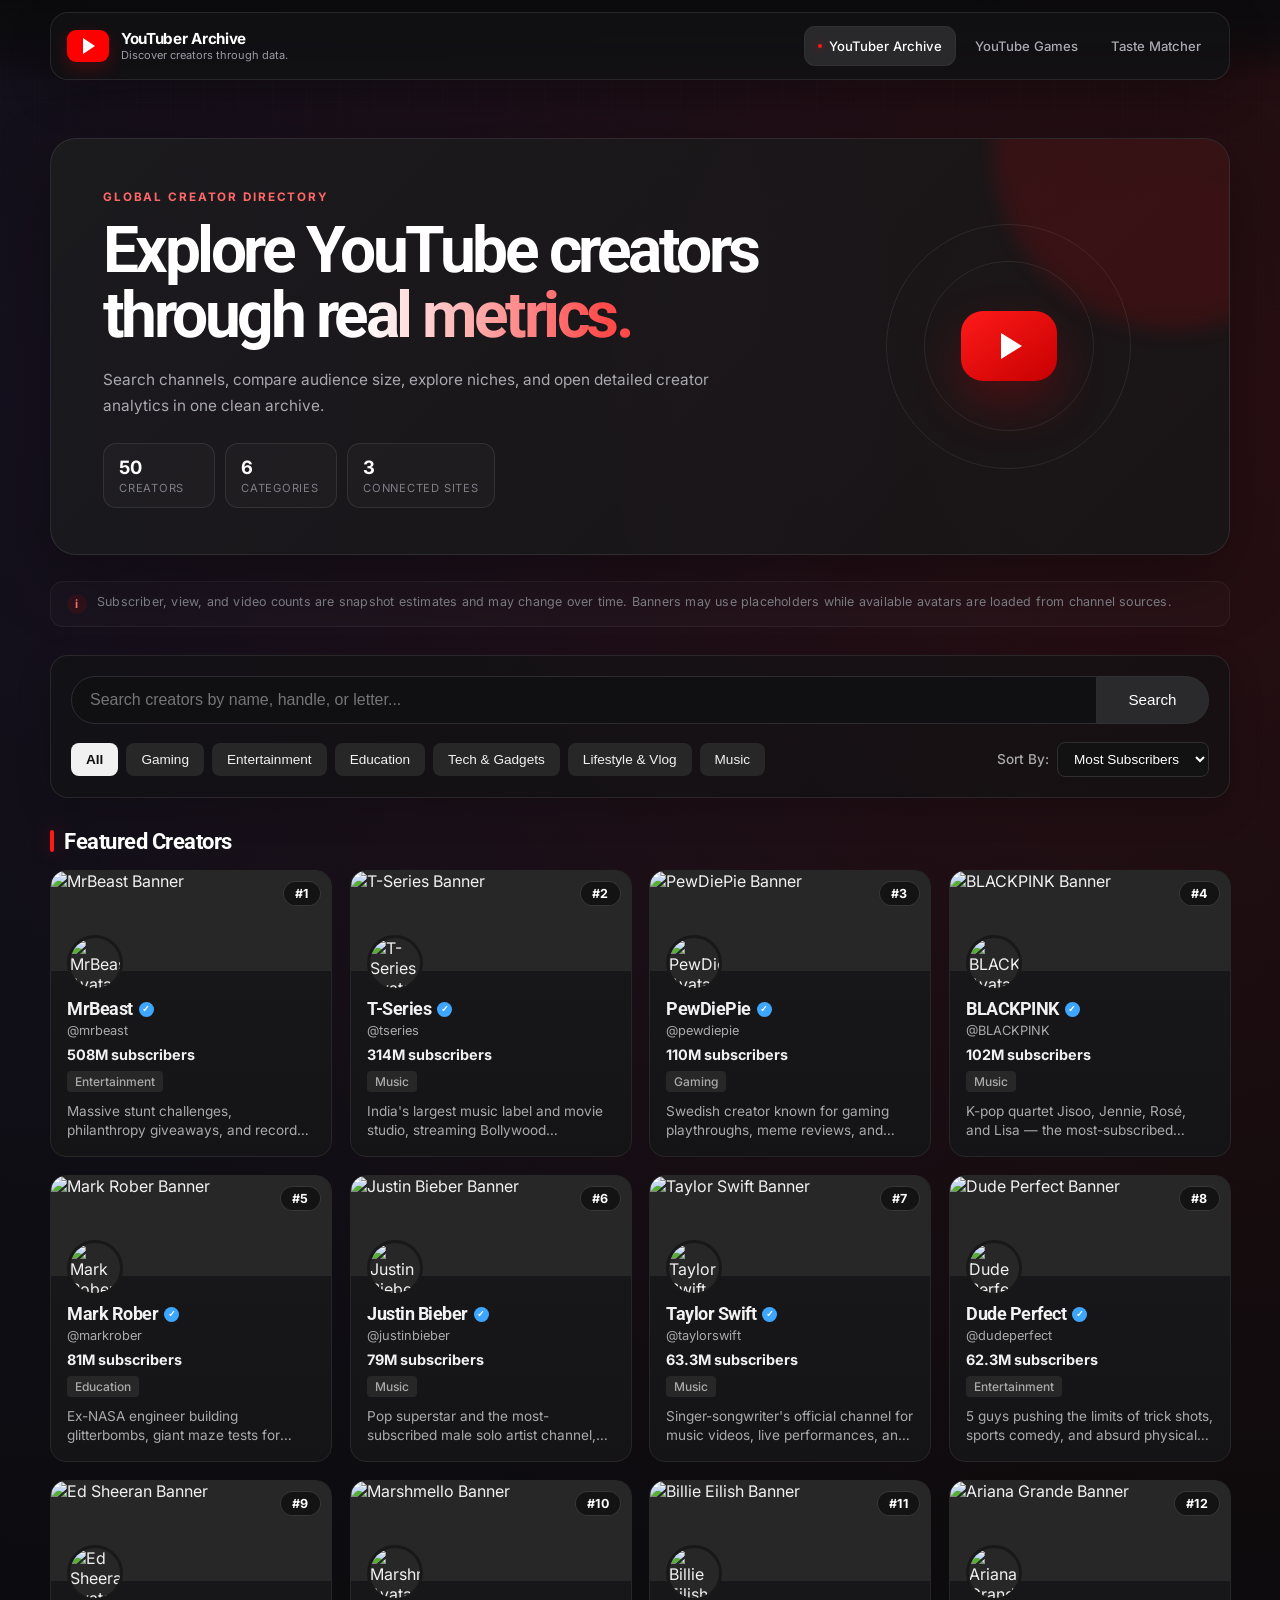
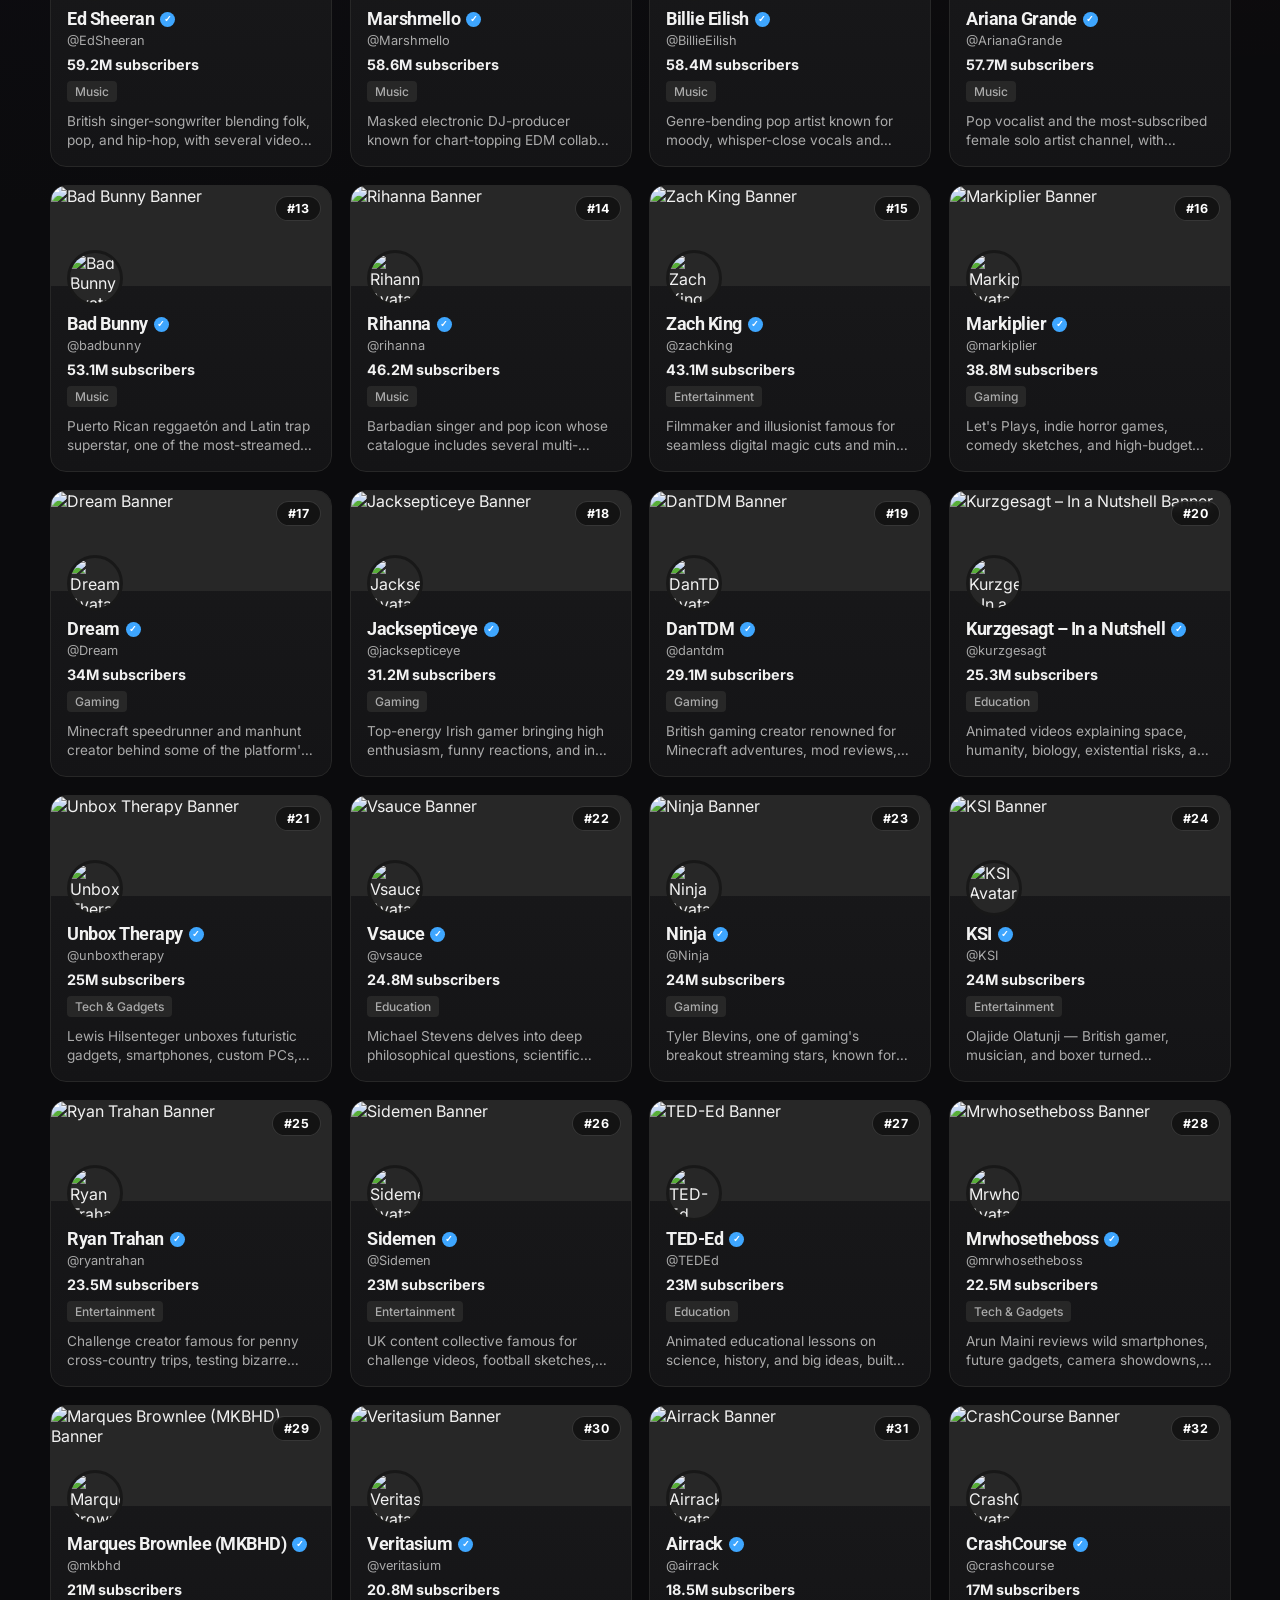
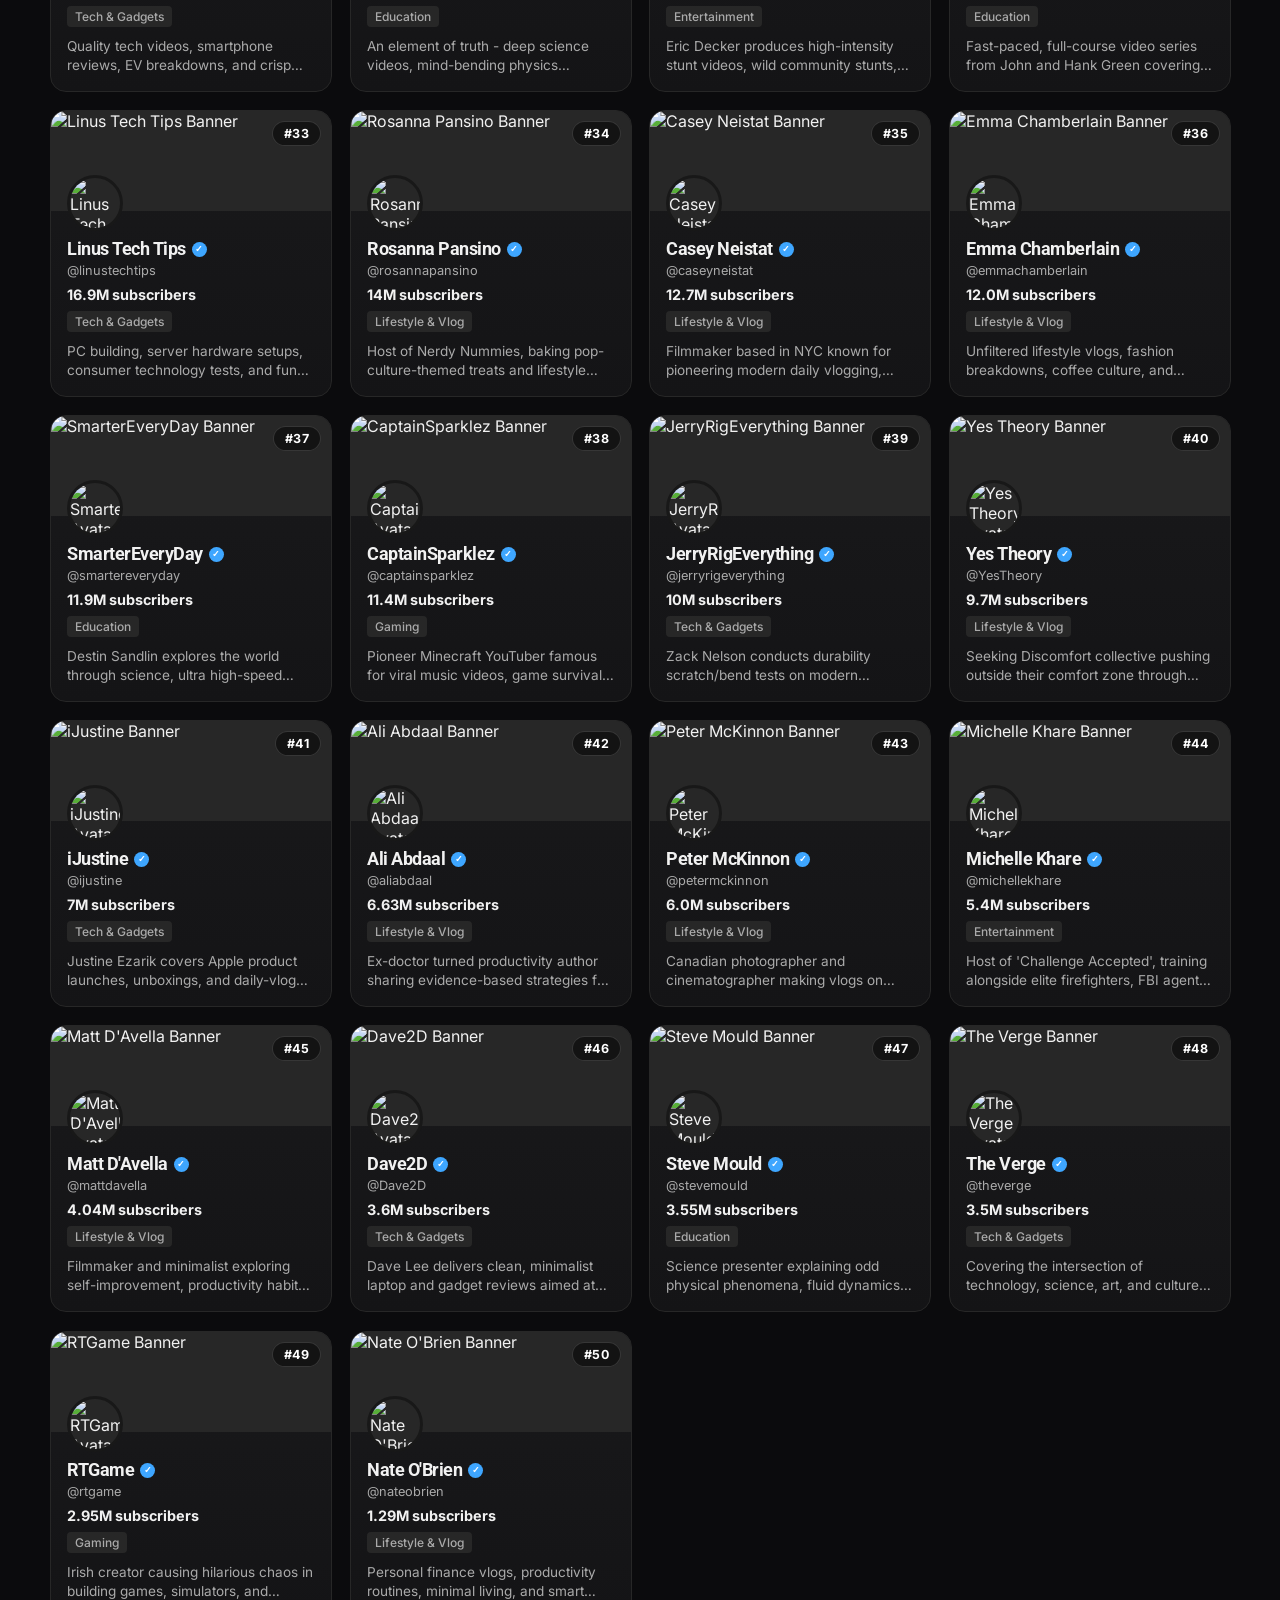
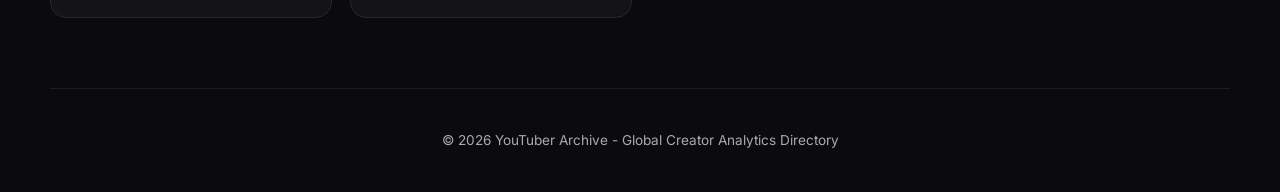
==== website1/index.html @ b106fe2d "Initial commit" ====
<!DOCTYPE html>
<html lang="en">
<head>
    <meta charset="UTF-8">
    <meta name="viewport" content="width=device-width, initial-scale=1.0">
    <title>YouTube Creator Archive</title>
    <link rel="stylesheet" href="style.css">
    <link rel="preconnect" href="https://fonts.googleapis.com">
    <link rel="preconnect" href="https://fonts.gstatic.com" crossorigin>
    <link href="https://fonts.googleapis.com/css2?family=Inter:wght@400;500;600;700&family=Roboto:wght@400;500;700&display=swap" rel="stylesheet">
</head>
<body>

    <header class="site-header">
        <div class="topbar">
            <a class="brand-link" href="https://my-fastapi-service-sigma.vercel.app/" aria-label="YouTuber Archive home">
                <span class="brand-icon" aria-hidden="true"></span>
                <span class="brand-copy">
                    <strong>YouTuber Archive</strong>
                    <small>Discover creators through data.</small>
                </span>
            </a>

            <button class="nav-toggle" id="navToggle" type="button" aria-label="Open website navigation" aria-expanded="false">
                <span></span><span></span><span></span>
            </button>

            <nav class="site-switcher" id="siteSwitcher" aria-label="Project websites">
                <a class="site-link active" href="https://my-fastapi-service-sigma.vercel.app/">
                    <span class="nav-dot"></span>YouTuber Archive
                </a>
                <a class="site-link" href="https://my-fastapi-service-web2.vercel.app/">YouTube Games</a>
                <a class="site-link" href="https://my-fastapi-service-web3.vercel.app/">Taste Matcher</a>
            </nav>
        </div>
    </header>

    <section class="archive-hero">
        <div class="hero-copy">
            <span class="eyebrow">GLOBAL CREATOR DIRECTORY</span>
            <h1>Explore YouTube creators through <span>real metrics.</span></h1>
            <p>Search channels, compare audience size, explore niches, and open detailed creator analytics in one clean archive.</p>
            <div class="hero-stats" aria-label="Archive statistics">
                <div class="hero-stat"><strong id="totalCreators">0</strong><span>Creators</span></div>
                <div class="hero-stat"><strong id="totalNiches">0</strong><span>Categories</span></div>
                <div class="hero-stat"><strong>3</strong><span>Connected Sites</span></div>
            </div>
        </div>
        <div class="hero-visual" aria-hidden="true">
            <div class="pulse-orbit orbit-one"></div>
            <div class="pulse-orbit orbit-two"></div>
            <div class="hero-play"><span></span></div>
        </div>
    </section>

    <div class="data-note">
        <span class="note-icon">i</span>
        <span>Subscriber, view, and video counts are snapshot estimates and may change over time. Banners may use placeholders while available avatars are loaded from channel sources.</span>
    </div>

    <main>
        <section class="search-section">
            <div class="search-bar">
                <input type="text" id="searchInput" placeholder="Search creators by name, handle, or letter..." onkeyup="handleRealtimeSearch()">
                <button class="primary-btn" onclick="handleRealtimeSearch()">Search</button>
            </div>

            <div class="controls-row">
                <div class="category-chips" id="categoryContainer"></div>

                <div class="sort-container">
                    <label for="sortSelect">Sort By:</label>
                    <select id="sortSelect" onchange="sortAndDisplayYoutubers()">
                        <option value="subs">Most Subscribers</option>
                        <option value="views">Total Views</option>
                        <option value="videos">Video Count</option>
                        <option value="year">Joined Year</option>
                        <option value="earnings">Est. Earnings</option>
                    </select>
                </div>
            </div>
        </section>

        <div id="searchBanner" class="search-banner" style="display: none;"></div>

        <h2>Featured Creators</h2>
        <div class="youtuber-list" id="youtuberList"></div>
    </main>

    <div class="modal-overlay" id="creatorModal" onclick="closeModal(event)">
        <div class="modal-content" onclick="event.stopPropagation()">
            <button class="modal-close-btn" onclick="closeModal()">&times;</button>
            
            <img id="modalBanner" class="modal-banner" src="" alt="Banner">
            
            <div class="modal-header-info">
                <button class="subscribe-btn">Subscribe</button>
                <div class="modal-identity">
                    <div class="modal-avatar-wrapper">
                        <img id="modalAvatar" class="modal-avatar" src="" alt="Avatar">
                    </div>
                    <div class="modal-name-block">
                        <h2 id="modalName" style="margin: 0; color: white;">Creator Name <span class="verified-badge" title="Verified">✔</span></h2>
                        <div id="modalHandle" style="color: #aaa; font-size: 0.9rem;">@handle</div>
                        <div id="modalRankBadge" class="rank-pill">Rank #0</div>
                    </div>
                </div>
            </div>

            <div class="modal-body">
                <h4 class="section-label">Channel Analytics <span class="section-sub">10 channel metrics</span></h4>
                <div class="stats-grid" id="modalStatsGrid">
                    <!-- 14 stat tiles injected by app.js -->
                </div>

                <h4 class="section-label">About Channel</h4>
                <p id="modalBio" style="color: #ccc; font-size: 0.9rem; line-height: 1.5; margin-bottom: 20px;"></p>

                <h4 class="section-label">Most Popular Upload</h4>
                <div class="popular-upload">
                    <img id="modalUploadThumb" src="" alt="Video Thumbnail">
                    <div>
                        <strong id="modalUploadTitle" style="color: white; font-size: 0.9rem; display: block; margin-bottom: 4px;">Video Title</strong>
                        <span id="modalUploadViews" style="color: #aaa; font-size: 0.8rem;">0 views</span>
                    </div>
                </div>
            </div>
        </div>
    </div>

    <footer>
        <p>&copy; 2026 YouTuber Archive - Global Creator Analytics Directory</p>
    </footer>

    <script src="app.js"></script>
</body>
</html>
---- website1/style.css ----
* {
    box-sizing: border-box;
    transition: background-color 0.2s ease, border-color 0.2s ease, transform 0.25s cubic-bezier(0.16, 1, 0.3, 1), box-shadow 0.25s ease;
}

body {
    font-family: 'Inter', system-ui, -apple-system, sans-serif;
    margin: 0;
    background: #0f0f0f;
    color: #f1f1f1;
}

h1, h2, h3, h4 {
    font-family: 'Roboto', sans-serif;
    letter-spacing: -0.5px;
}

header {
    background: #0f0f0f;
    color: white;
    text-align: center;
    padding: 30px 20px 15px;
    border-bottom: 1px solid #272727;
    position: sticky;
    top: 0;
    z-index: 100;
}

.brand-badge {
    display: inline-flex;
    align-items: center;
    gap: 12px;
}

.brand-icon {
    width: 38px;
    height: 26px;
    background: #ff0000;
    border-radius: 6px;
    position: relative;
    display: inline-block;
}

.brand-icon::after {
    content: '';
    position: absolute;
    top: 6px;
    left: 14px;
    width: 0;
    height: 0;
    border-top: 7px solid transparent;
    border-bottom: 7px solid transparent;
    border-left: 12px solid #ffffff;
}

header h1 {
    margin: 0;
    font-size: 2rem;
    font-weight: 700;
}

header p {
    color: #aaa;
    font-size: 0.95rem;
    margin-top: 6px;
    font-weight: 400;
}

.data-note {
    max-width: 1280px;
    margin: 14px auto 0;
    padding: 10px 24px;
    text-align: center;
    color: #8a8a8a;
    font-size: 0.78rem;
    letter-spacing: 0.2px;
}

main {
    max-width: 1280px;
    margin: 20px auto;
    padding: 0 24px;
}

main h2 {
    font-size: 1.4rem;
    color: #ffffff;
    margin-bottom: 16px;
}

/* SEARCH & FILTERS */
.search-section {
    margin-bottom: 30px;
}

.search-bar {
    display: flex;
    max-width: 640px;
    margin: 0 auto 20px auto;
}

.search-bar input {
    flex: 1;
    padding: 12px 18px;
    font-size: 1rem;
    border: 1px solid #303030;
    border-radius: 40px 0 0 40px;
    background: #121212;
    color: white;
    outline: none;
}

.search-bar input:focus {
    border-color: #ff0000;
    box-shadow: 0 0 8px rgba(255, 0, 0, 0.3);
}

.primary-btn {
    padding: 10px 24px;
    border: 1px solid #303030;
    border-left: none;
    border-radius: 0 40px 40px 0;
    background: #222222;
    color: white;
    font-weight: 500;
    cursor: pointer;
    font-size: 0.95rem;
}

.primary-btn:hover {
    background: #ff0000;
    border-color: #ff0000;
}

.controls-row {
    display: flex;
    justify-content: space-between;
    align-items: center;
    flex-wrap: wrap;
    gap: 15px;
    border-bottom: 1px solid #272727;
    padding-bottom: 15px;
}

.category-chips {
    display: flex;
    gap: 8px;
    flex-wrap: wrap;
}

.chip-btn {
    padding: 8px 14px;
    border: 1px solid transparent;
    border-radius: 8px;
    background: #272727;
    color: #f1f1f1;
    cursor: pointer;
    font-size: 0.85rem;
    font-weight: 500;
}

.chip-btn:hover {
    background: #3f3f3f;
    transform: translateY(-1px);
}

.chip-btn.active {
    background: #f1f1f1;
    color: #0f0f0f;
    font-weight: 700;
}

.sort-container {
    display: flex;
    align-items: center;
    gap: 8px;
    font-size: 0.85rem;
    color: #aaa;
    font-weight: 500;
}

.sort-container select {
    padding: 8px 12px;
    border: 1px solid #303030;
    border-radius: 8px;
    background: #121212;
    color: white;
    outline: none;
    cursor: pointer;
    font-size: 0.85rem;
}

.sort-container select:focus {
    border-color: #ff0000;
}

/* YOUTUBER CARDS GRID & ANIMATIONS */
.youtuber-list {
    display: grid;
    grid-template-columns: repeat(auto-fill, minmax(280px, 1fr));
    gap: 20px;
}

.youtuber-card {
    background: #181818;
    border: 1px solid #272727;
    border-radius: 12px;
    overflow: hidden;
    display: flex;
    flex-direction: column;
    cursor: pointer;
    outline: none;
    opacity: 0;
    transform: translateY(20px) scale(0.98);
    perspective: 600px;
    will-change: transform;
}

.youtuber-card.revealed {
    animation: cardFadeIn 0.55s cubic-bezier(0.16, 1, 0.3, 1) forwards;
}

@keyframes cardFadeIn {
    from {
        opacity: 0;
        transform: translateY(20px) scale(0.98);
    }
    to {
        opacity: 1;
        transform: translateY(0) scale(1);
    }
}

.youtuber-card:hover {
    transform: translateY(-8px) scale(1.015);
    border-color: #555;
    box-shadow: 0 12px 30px rgba(0, 0, 0, 0.55), 0 0 16px rgba(255, 0, 0, 0.18);
}

.youtuber-card:active {
    transform: translateY(-4px) scale(0.995);
}

.youtuber-card:focus {
    outline: 2px solid #ff0000 !important;
}

.youtuber-card:hover .channel-banner {
    transform: scale(1.08);
}

.youtuber-card:hover .creator-avatar {
    transform: scale(1.06);
    border-color: #ff0000;
}

/* CHANNEL BANNER & AVATAR */
.banner-container {
    position: relative;
    width: 100%;
    height: 100px;
    background: #272727;
}

.channel-banner {
    width: 100%;
    height: 100%;
    object-fit: cover;
    transition: transform 0.5s cubic-bezier(0.16, 1, 0.3, 1);
}

.avatar-wrapper {
    position: absolute;
    bottom: -20px;
    left: 16px;
}

.creator-avatar {
    width: 56px;
    height: 56px;
    border-radius: 50%;
    border: 3px solid #181818;
    background: #272727;
    object-fit: cover;
    aspect-ratio: 1 / 1;
    display: block;
    transition: transform 0.3s ease, border-color 0.3s ease;
}

.rank-badge {
    position: absolute;
    top: 10px;
    right: 10px;
    background: rgba(15, 15, 15, 0.78);
    backdrop-filter: blur(4px);
    border: 1px solid rgba(255, 255, 255, 0.15);
    border-radius: 20px;
    padding: 4px 11px;
    font-size: 0.78rem;
    font-weight: 700;
    color: #fff;
    letter-spacing: 0.3px;
    animation: badgePop 0.4s cubic-bezier(0.34, 1.56, 0.64, 1) both;
}

@keyframes badgePop {
    from { transform: scale(0.5); opacity: 0; }
    to { transform: scale(1); opacity: 1; }
}

.verified-badge {
    display: inline-flex;
    align-items: center;
    justify-content: center;
    width: 15px;
    height: 15px;
    font-size: 9px;
    color: #fff;
    background: #3ea6ff;
    border-radius: 50%;
    animation: verifyGlow 2.6s ease-in-out infinite;
}

@keyframes verifyGlow {
    0%, 100% { box-shadow: 0 0 0 rgba(62, 166, 255, 0.5); }
    50% { box-shadow: 0 0 6px rgba(62, 166, 255, 0.85); }
}

.mini-stats-row {
    display: flex;
    gap: 10px;
    align-items: center;
    margin-bottom: 8px;
    flex-wrap: wrap;
}

.mini-stat {
    font-size: 0.75rem;
    color: #999;
    background: #121212;
    border: 1px solid #272727;
    padding: 2px 8px;
    border-radius: 20px;
}

.mini-stat.trend-up { color: #4ade80; border-color: rgba(74, 222, 128, 0.3); }
.mini-stat.trend-down { color: #f87171; border-color: rgba(248, 113, 113, 0.3); }

/* CARD DETAILS */
.card-body {
    padding: 28px 16px 16px 16px;
    display: flex;
    flex-direction: column;
    flex: 1;
}

.youtuber-card h3 {
    margin: 0 0 4px 0;
    font-size: 1.1rem;
    color: #f1f1f1;
    display: flex;
    align-items: center;
    gap: 6px;
}

.handle {
    color: #aaa;
    font-size: 0.8rem;
    margin-bottom: 8px;
}

.sub-count {
    color: #f1f1f1;
    font-weight: 700;
    font-size: 0.9rem;
    margin-bottom: 8px;
}

.niche-badge {
    display: inline-block;
    align-self: flex-start;
    padding: 3px 8px;
    border-radius: 4px;
    background: #272727;
    color: #aaa;
    font-size: 0.75rem;
    font-weight: 500;
    margin-bottom: 10px;
}

.bio {
    color: #aaa;
    font-size: 0.85rem;
    line-height: 1.4;
    margin: 0;
    display: -webkit-box;
    -webkit-line-clamp: 2;
    -webkit-box-orient: vertical;
    overflow: hidden;
}

/* CREATOR MODAL ANIMATIONS & LAYOUT */
.modal-overlay {
    position: fixed;
    top: 0;
    left: 0;
    width: 100%;
    height: 100%;
    background: rgba(0, 0, 0, 0.75);
    backdrop-filter: blur(8px);
    display: flex;
    justify-content: center;
    align-items: center;
    z-index: 1000;
    opacity: 0;
    pointer-events: none;
    transition: opacity 0.3s ease;
}

.modal-overlay.show {
    opacity: 1;
    pointer-events: auto;
}

.modal-content {
    background: #0f0f0f;
    border: 1px solid #272727;
    border-radius: 16px;
    padding: 0;
    max-width: 650px;
    width: 90%;
    max-height: 90vh;
    overflow-y: auto;
    position: relative;
    transform: scale(0.95);
    transition: transform 0.3s cubic-bezier(0.16, 1, 0.3, 1);
    box-shadow: 0 16px 40px rgba(0, 0, 0, 0.8);
}

.modal-overlay.show .modal-content {
    transform: scale(1);
}

.modal-close-btn {
    position: absolute;
    top: 12px;
    right: 16px;
    background: rgba(0,0,0,0.6);
    border: 1px solid rgba(255,255,255,0.1);
    color: #fff;
    font-size: 1.6rem;
    cursor: pointer;
    border-radius: 50%;
    width: 36px;
    height: 36px;
    display: flex;
    align-items: center;
    justify-content: center;
    z-index: 10;
}

.modal-close-btn:hover {
    background: #ff0000;
}

.modal-banner {
    width: 100%;
    height: 140px;
    object-fit: cover;
    background: #272727;
}

.modal-header-info {
    padding: 0 24px 20px 24px;
    position: relative;
    border-bottom: 1px solid #272727;
}

.modal-identity {
    display: flex;
    align-items: flex-end;
    gap: 16px;
    padding-right: 100px; /* keep clear of the absolutely-positioned Subscribe button */
}

.modal-avatar-wrapper {
    position: relative;
    top: -30px;
    margin-bottom: -20px;
    flex-shrink: 0;
}

.modal-name-block {
    padding-top: 12px;
    min-width: 0;
}

.modal-avatar {
    width: 80px;
    height: 80px;
    border-radius: 50%;
    border: 4px solid #0f0f0f;
    background: #272727;
    object-fit: cover;
    aspect-ratio: 1 / 1;
    display: block;
    animation: badgePop 0.5s cubic-bezier(0.34, 1.56, 0.64, 1) both;
}

.subscribe-btn {
    background: #ff0000;
    color: white;
    border: none;
    padding: 10px 22px;
    border-radius: 20px;
    font-weight: 700;
    cursor: pointer;
    font-size: 0.9rem;
    position: absolute;
    top: 16px;
    right: 24px;
}

.subscribe-btn:hover {
    background: #cc0000;
    transform: scale(1.03);
}

.modal-body {
    padding: 20px 24px;
}

.section-label {
    color: #ff0000;
    margin: 0 0 8px 0;
    text-transform: uppercase;
    font-size: 0.85rem;
    letter-spacing: 0.5px;
}

.stats-grid {
    display: grid;
    grid-template-columns: repeat(auto-fill, minmax(150px, 1fr));
    gap: 10px;
    background: #181818;
    padding: 16px;
    border-radius: 12px;
    margin-bottom: 20px;
    text-align: center;
    border: 1px solid #272727;
}

.stat-item {
    background: #121212;
    border: 1px solid #232323;
    border-radius: 10px;
    padding: 10px 6px;
    opacity: 0;
}

.stat-item.stat-anim {
    animation: statPop 0.4s cubic-bezier(0.34, 1.56, 0.64, 1) forwards;
}

@keyframes statPop {
    from { opacity: 0; transform: translateY(8px) scale(0.9); }
    to { opacity: 1; transform: translateY(0) scale(1); }
}

.stat-item span {
    display: block;
    color: #aaa;
    font-size: 0.66rem;
    text-transform: uppercase;
    letter-spacing: 0.3px;
    margin-bottom: 5px;
    white-space: normal;
    line-height: 1.25;
}

.stat-item strong {
    font-size: 1rem;
    color: #fff;
    display: block;
}

.stat-item.trend-up strong { color: #4ade80; }
.stat-item.trend-down strong { color: #f87171; }

.section-sub {
    color: #666;
    text-transform: none;
    font-size: 0.75rem;
    font-weight: 400;
    letter-spacing: 0;
    margin-left: 6px;
}

.rank-pill {
    display: inline-block;
    background: #272727;
    border: 1px solid #3a3a3a;
    color: #fff;
    font-size: 0.8rem;
    font-weight: 600;
    padding: 5px 12px;
    border-radius: 20px;
    margin-top: 10px;
    animation: badgePop 0.45s cubic-bezier(0.34, 1.56, 0.64, 1) both;
    animation-delay: 0.15s;
}

.popular-upload {
    background: #181818;
    border: 1px solid #272727;
    border-radius: 8px;
    padding: 12px;
    display: flex;
    gap: 12px;
    align-items: center;
}

.popular-upload:hover {
    border-color: #ff0000;
    transform: translateX(2px);
}

.popular-upload img {
    width: 130px;
    aspect-ratio: 16 / 9;
    object-fit: cover;
    border-radius: 6px;
    transition: transform 0.3s ease;
}

.popular-upload:hover img {
    transform: scale(1.04);
}

.search-banner {
    background: #272727;
    border-left: 4px solid #ff0000;
    padding: 12px 16px;
    margin-bottom: 20px;
    border-radius: 4px;
    font-size: 0.9rem;
    color: #aaa;
}

.search-banner strong { color: #ffffff; }
.search-banner span { color: #ff0000; font-weight: 600; }

.search-banner.pulse-once {
    animation: bannerPulse 0.5s ease;
}

@keyframes bannerPulse {
    0% { transform: scale(0.98); opacity: 0.6; }
    60% { transform: scale(1.01); }
    100% { transform: scale(1); opacity: 1; }
}

.empty-state {
    grid-column: 1 / -1;
    text-align: center;
    padding: 70px 0;
    color: #aaa;
    animation: cardFadeIn 0.4s ease-out forwards;
}

.empty-icon {
    font-size: 2.6rem;
    margin-bottom: 12px;
    animation: floatIcon 2.4s ease-in-out infinite;
}

@keyframes floatIcon {
    0%, 100% { transform: translateY(0); }
    50% { transform: translateY(-8px); }
}

/* SEARCH INPUT micro-interaction */
.search-bar input {
    transition: box-shadow 0.25s ease, border-color 0.25s ease, transform 0.2s ease;
}

.primary-btn:active {
    transform: scale(0.95);
}

.chip-btn {
    transition: background-color 0.2s ease, color 0.2s ease, transform 0.2s ease;
}

.chip-btn:active {
    transform: scale(0.94);
}

footer {
    text-align: center;
    padding: 30px;
    color: #aaa;
    font-size: 0.85rem;
    border-top: 1px solid #272727;
    margin-top: 40px;
}
/* ==============================
   2026 UI REFRESH
   ============================== */
:root {
    --page-bg: #0b0b0d;
    --surface: rgba(20, 20, 22, 0.92);
    --surface-2: #171719;
    --surface-3: #222225;
    --border-soft: rgba(255, 255, 255, 0.09);
    --text-main: #f6f6f6;
    --text-muted: #9b9ba4;
    --yt-red: #ff1a1a;
    --header-width: 1180px;
}

html {
    scroll-behavior: smooth;
}

body {
    min-height: 100vh;
    overflow-x: hidden;
    background:
        radial-gradient(circle at 8% 8%, rgba(65, 45, 118, 0.16), transparent 30%),
        radial-gradient(circle at 92% 8%, rgba(255, 31, 31, 0.12), transparent 27%),
        var(--page-bg);
}

body::before {
    content: "";
    position: fixed;
    inset: 0;
    pointer-events: none;
    background-image: linear-gradient(rgba(255,255,255,0.012) 1px, transparent 1px),
                      linear-gradient(90deg, rgba(255,255,255,0.012) 1px, transparent 1px);
    background-size: 34px 34px;
    mask-image: linear-gradient(to bottom, black, transparent 72%);
    z-index: -1;
}

/* Header / website switcher */
.site-header {
    position: sticky;
    top: 0;
    z-index: 120;
    padding: 12px 18px 0;
    background: linear-gradient(to bottom, rgba(11,11,13,0.96), rgba(11,11,13,0.74), transparent);
    border: 0;
    text-align: initial;
    backdrop-filter: blur(14px);
}

.topbar {
    max-width: var(--header-width);
    min-height: 68px;
    margin: 0 auto;
    padding: 10px 14px 10px 16px;
    display: flex;
    align-items: center;
    justify-content: space-between;
    gap: 24px;
    background: rgba(18, 18, 20, 0.88);
    border: 1px solid var(--border-soft);
    border-radius: 18px;
    box-shadow: 0 14px 40px rgba(0,0,0,0.28);
    animation: topbarDrop 0.65s cubic-bezier(.16,1,.3,1) both;
}

@keyframes topbarDrop {
    from { opacity: 0; transform: translateY(-18px) scale(.985); }
    to { opacity: 1; transform: translateY(0) scale(1); }
}

.brand-link {
    display: inline-flex;
    align-items: center;
    gap: 12px;
    color: inherit;
    text-decoration: none;
    min-width: 0;
}

.brand-link:hover .brand-icon {
    transform: translateY(-2px) scale(1.06);
    box-shadow: 0 0 26px rgba(255,0,0,.38);
}

.site-header .brand-icon {
    flex: 0 0 auto;
    width: 42px;
    height: 32px;
    border-radius: 9px;
    box-shadow: 0 6px 18px rgba(255, 0, 0, 0.22);
}

.site-header .brand-icon::after {
    top: 8px;
    left: 16px;
    border-top-width: 8px;
    border-bottom-width: 8px;
    border-left-width: 12px;
}

.brand-copy {
    display: flex;
    flex-direction: column;
    gap: 3px;
    line-height: 1.05;
}

.brand-copy strong {
    font-size: .95rem;
    color: #fff;
    letter-spacing: -.02em;
}

.brand-copy small {
    color: var(--text-muted);
    font-size: .69rem;
    white-space: nowrap;
}

.site-switcher {
    display: flex;
    align-items: center;
    gap: 5px;
}

.site-link {
    position: relative;
    display: inline-flex;
    align-items: center;
    gap: 7px;
    min-height: 40px;
    padding: 0 14px;
    border-radius: 11px;
    color: #aaaab2;
    text-decoration: none;
    font-size: .82rem;
    font-weight: 500;
    white-space: nowrap;
    overflow: hidden;
}

.site-link::after {
    content: "";
    position: absolute;
    inset: 0;
    background: linear-gradient(110deg, transparent 20%, rgba(255,255,255,.07), transparent 80%);
    transform: translateX(-120%);
    transition: transform .55s ease;
}

.site-link:hover {
    color: #fff;
    background: rgba(255,255,255,.055);
    transform: translateY(-1px);
}

.site-link:hover::after {
    transform: translateX(120%);
}

.site-link.active {
    color: #fff;
    background: #29292c;
    box-shadow: inset 0 0 0 1px rgba(255,255,255,.04);
}

.nav-dot {
    width: 4px;
    height: 4px;
    border-radius: 50%;
    background: var(--yt-red);
    box-shadow: 0 0 10px rgba(255,0,0,.8);
    animation: navPulse 1.9s ease-in-out infinite;
}

@keyframes navPulse {
    0%, 100% { transform: scale(1); opacity: .9; }
    50% { transform: scale(1.7); opacity: .45; }
}

.nav-toggle {
    display: none;
    width: 42px;
    height: 42px;
    padding: 0;
    border-radius: 10px;
    border: 1px solid var(--border-soft);
    background: #222225;
    cursor: pointer;
    align-items: center;
    justify-content: center;
    flex-direction: column;
    gap: 4px;
}

.nav-toggle span {
    width: 17px;
    height: 2px;
    background: #fff;
    border-radius: 99px;
    transition: .25s ease;
}

.nav-toggle.open span:nth-child(1) { transform: translateY(6px) rotate(45deg); }
.nav-toggle.open span:nth-child(2) { opacity: 0; transform: scaleX(0); }
.nav-toggle.open span:nth-child(3) { transform: translateY(-6px) rotate(-45deg); }

/* Hero */
.archive-hero {
    max-width: var(--header-width);
    margin: 58px auto 26px;
    padding: 46px 52px;
    min-height: 310px;
    display: grid;
    grid-template-columns: minmax(0, 1.35fr) minmax(260px, .65fr);
    align-items: center;
    gap: 38px;
    border: 1px solid var(--border-soft);
    border-radius: 26px;
    background:
        linear-gradient(135deg, rgba(255,255,255,.035), rgba(255,255,255,.012)),
        rgba(18,18,20,.78);
    box-shadow: 0 24px 70px rgba(0,0,0,.32);
    overflow: hidden;
    position: relative;
    animation: heroEnter .72s .06s cubic-bezier(.16,1,.3,1) both;
}

.archive-hero::before {
    content: "";
    position: absolute;
    width: 360px;
    height: 360px;
    border-radius: 50%;
    right: -125px;
    top: -170px;
    background: rgba(255,0,0,.13);
    filter: blur(10px);
}

@keyframes heroEnter {
    from { opacity: 0; transform: translateY(24px); }
    to { opacity: 1; transform: translateY(0); }
}

.eyebrow {
    display: inline-flex;
    margin-bottom: 14px;
    color: #ff6868;
    font-weight: 700;
    font-size: .73rem;
    letter-spacing: .16em;
}

.hero-copy h1 {
    max-width: 720px;
    margin: 0;
    font: 700 clamp(2.15rem, 5vw, 4rem)/1.02 'Roboto', sans-serif;
    letter-spacing: -.055em;
    color: #fff;
}

.hero-copy h1 span {
    background: linear-gradient(90deg, #fff 15%, #ff4a4a 92%);
    -webkit-background-clip: text;
    background-clip: text;
    color: transparent;
}

.hero-copy > p {
    max-width: 650px;
    margin: 18px 0 24px;
    color: #a9a9b0;
    line-height: 1.7;
    font-size: .96rem;
}

.hero-stats {
    display: flex;
    flex-wrap: wrap;
    gap: 10px;
}

.hero-stat {
    min-width: 112px;
    padding: 12px 15px;
    border: 1px solid var(--border-soft);
    border-radius: 13px;
    background: rgba(255,255,255,.025);
}

.hero-stat strong,
.hero-stat span {
    display: block;
}

.hero-stat strong {
    color: #fff;
    font-size: 1.15rem;
}

.hero-stat span {
    margin-top: 3px;
    color: #7f7f88;
    font-size: .7rem;
    text-transform: uppercase;
    letter-spacing: .07em;
}

.hero-visual {
    position: relative;
    min-height: 210px;
    display: grid;
    place-items: center;
}

.hero-play {
    width: 96px;
    height: 70px;
    border-radius: 22px;
    display: grid;
    place-items: center;
    background: linear-gradient(145deg, #ff1a1a, #c70000);
    box-shadow: 0 22px 50px rgba(255,0,0,.22);
    animation: playFloat 4s ease-in-out infinite;
    position: relative;
    z-index: 3;
}

.hero-play span {
    width: 0;
    height: 0;
    border-top: 13px solid transparent;
    border-bottom: 13px solid transparent;
    border-left: 21px solid white;
    margin-left: 5px;
}

@keyframes playFloat {
    0%, 100% { transform: translateY(0) rotate(-2deg); }
    50% { transform: translateY(-10px) rotate(2deg); }
}

.pulse-orbit {
    position: absolute;
    border: 1px solid rgba(255,255,255,.08);
    border-radius: 50%;
    animation: orbitPulse 3.6s ease-in-out infinite;
}

.orbit-one { width: 170px; height: 170px; }
.orbit-two { width: 245px; height: 245px; animation-delay: .6s; }

@keyframes orbitPulse {
    0%, 100% { transform: scale(.9); opacity: .35; }
    50% { transform: scale(1.05); opacity: .95; border-color: rgba(255,0,0,.18); }
}

/* Information note */
.data-note {
    max-width: var(--header-width);
    margin: 0 auto 28px;
    padding: 12px 16px;
    display: flex;
    align-items: flex-start;
    gap: 10px;
    text-align: left;
    color: #85858d;
    background: rgba(255,255,255,.018);
    border: 1px solid rgba(255,255,255,.055);
    border-radius: 13px;
}

.note-icon {
    flex: 0 0 auto;
    width: 20px;
    height: 20px;
    border-radius: 50%;
    display: grid;
    place-items: center;
    color: #ff7777;
    background: rgba(255,0,0,.1);
    font-weight: 700;
    font-size: .72rem;
}

/* Main content balance */
main {
    max-width: var(--header-width);
    margin: 0 auto;
    padding: 0 0 24px;
}

.search-section {
    padding: 20px;
    margin-bottom: 26px;
    border: 1px solid var(--border-soft);
    border-radius: 18px;
    background: rgba(18,18,20,.72);
    box-shadow: 0 12px 34px rgba(0,0,0,.18);
}

.search-bar {
    max-width: none;
    margin: 0 0 18px;
}

.search-bar input {
    min-height: 48px;
    background: #101012;
    border-color: #2d2d31;
}

.primary-btn {
    min-width: 112px;
    background: #2a2a2d;
}

.controls-row {
    border-bottom: 0;
    padding-bottom: 0;
}

main > h2 {
    display: flex;
    align-items: center;
    gap: 10px;
    margin-top: 30px;
}

main > h2::before {
    content: "";
    width: 4px;
    height: 22px;
    border-radius: 99px;
    background: var(--yt-red);
    box-shadow: 0 0 18px rgba(255,0,0,.35);
}

.youtuber-list {
    gap: 18px;
}

.youtuber-card {
    border-radius: 16px;
    background: linear-gradient(180deg, #19191b, #141416);
}

.youtuber-card:hover {
    border-color: rgba(255, 70, 70, .38);
    box-shadow: 0 18px 42px rgba(0,0,0,.55), 0 0 24px rgba(255,0,0,.08);
}

footer {
    max-width: var(--header-width);
    margin: 46px auto 0;
    border-top-color: rgba(255,255,255,.07);
}

@media (max-width: 1220px) {
    .archive-hero,
    .data-note,
    main,
    footer {
        margin-left: 22px;
        margin-right: 22px;
    }
}

@media (max-width: 820px) {
    .site-header {
        padding: 10px 12px 0;
    }

    .topbar {
        min-height: 62px;
        border-radius: 15px;
        position: relative;
    }

    .nav-toggle {
        display: inline-flex;
        margin-left: auto;
    }

    .site-switcher {
        position: absolute;
        top: calc(100% + 10px);
        left: 0;
        right: 0;
        padding: 8px;
        flex-direction: column;
        align-items: stretch;
        background: rgba(18,18,20,.98);
        border: 1px solid var(--border-soft);
        border-radius: 14px;
        box-shadow: 0 18px 50px rgba(0,0,0,.48);
        opacity: 0;
        visibility: hidden;
        transform: translateY(-8px) scale(.985);
        transform-origin: top;
        pointer-events: none;
    }

    .site-switcher.open {
        opacity: 1;
        visibility: visible;
        transform: translateY(0) scale(1);
        pointer-events: auto;
    }

    .site-link {
        width: 100%;
        justify-content: flex-start;
        padding: 0 13px;
    }

    .archive-hero {
        grid-template-columns: 1fr;
        min-height: auto;
        padding: 34px 28px;
        margin-top: 34px;
    }

    .hero-visual {
        min-height: 150px;
    }

    .orbit-two { width: 190px; height: 190px; }
    .orbit-one { width: 135px; height: 135px; }

    .controls-row {
        align-items: flex-start;
        flex-direction: column;
    }

    .sort-container {
        width: 100%;
        justify-content: space-between;
    }
}

@media (max-width: 560px) {
    .brand-copy small { display: none; }
    .brand-copy strong { font-size: .88rem; }
    .site-header .brand-icon { width: 38px; height: 29px; }

    .archive-hero,
    .data-note,
    main,
    footer {
        margin-left: 14px;
        margin-right: 14px;
    }

    .archive-hero {
        padding: 28px 20px;
        border-radius: 20px;
    }

    .hero-copy h1 {
        font-size: clamp(2rem, 12vw, 3rem);
    }

    .hero-stats {
        display: grid;
        grid-template-columns: repeat(3, 1fr);
        width: 100%;
    }

    .hero-stat {
        min-width: 0;
        padding: 10px;
    }

    .hero-stat strong { font-size: 1rem; }
    .hero-stat span { font-size: .6rem; }

    .search-section { padding: 14px; }

    .search-bar {
        gap: 8px;
        flex-direction: column;
    }

    .search-bar input,
    .primary-btn {
        width: 100%;
        border-radius: 12px;
        border: 1px solid #303030;
    }

    .primary-btn { min-height: 44px; }

    .category-chips {
        flex-wrap: nowrap;
        width: 100%;
        overflow-x: auto;
        padding-bottom: 4px;
        scrollbar-width: thin;
    }

    .chip-btn { flex: 0 0 auto; }

    .youtuber-list {
        grid-template-columns: 1fr;
    }

    .modal-content {
        width: calc(100% - 20px);
        max-height: 92vh;
    }
}

@media (prefers-reduced-motion: reduce) {
    *, *::before, *::after {
        animation-duration: .01ms !important;
        animation-iteration-count: 1 !important;
        scroll-behavior: auto !important;
        transition-duration: .01ms !important;
    }
}
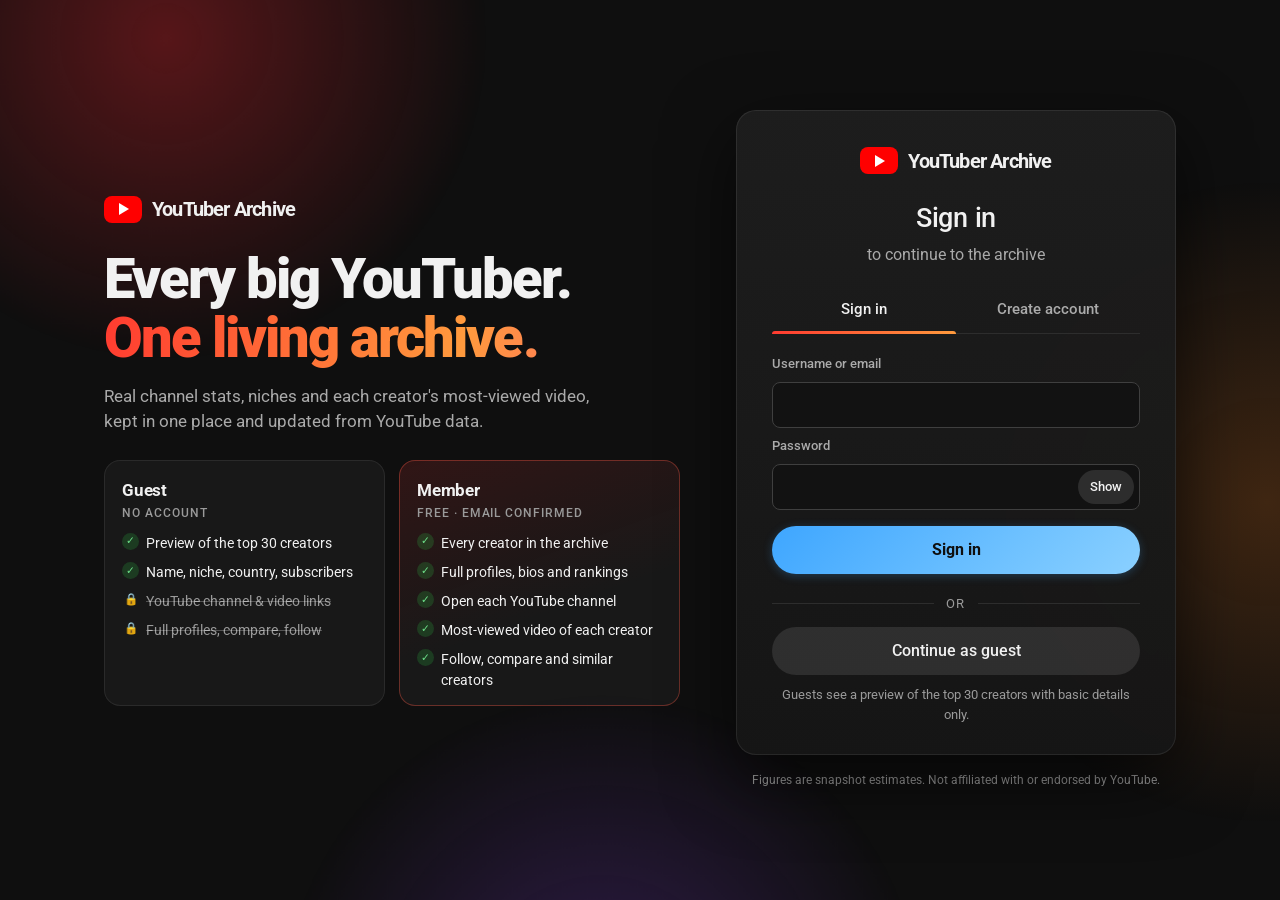
==== commit d3641826: "Admin changes panel, new features" ====
--- a/website1/index.html
+++ b/website1/index.html
@@ -1,137 +1,77 @@
 <!DOCTYPE html>
 <html lang="en">
 <head>
-    <meta charset="UTF-8">
-    <meta name="viewport" content="width=device-width, initial-scale=1.0">
-    <title>YouTube Creator Archive</title>
-    <link rel="stylesheet" href="style.css">
-    <link rel="preconnect" href="https://fonts.googleapis.com">
-    <link rel="preconnect" href="https://fonts.gstatic.com" crossorigin>
-    <link href="https://fonts.googleapis.com/css2?family=Inter:wght@400;500;600;700&family=Roboto:wght@400;500;700&display=swap" rel="stylesheet">
+  <meta charset="UTF-8">
+  <meta name="viewport" content="width=device-width, initial-scale=1.0">
+  <meta name="description" content="Search, sort, compare and explore YouTube creators through real channel metrics.">
+  <meta name="theme-color" content="#0f0f0f">
+  <title>YouTuber Archive - Explore YouTube creators through real metrics</title>
+  <link rel="preconnect" href="https://fonts.googleapis.com">
+  <link rel="preconnect" href="https://fonts.gstatic.com" crossorigin>
+  <link href="https://fonts.googleapis.com/css2?family=Roboto:wght@400;500;700;900&display=swap" rel="stylesheet">
+  <link rel="stylesheet" href="yt-core.css">
+  <link rel="stylesheet" href="style.css">
+  <link rel="stylesheet" href="auth.css">
 </head>
 <body>
+  <main id="main" tabindex="-1">
+    <noscript><p class="noscript">This site needs JavaScript to load the creator archive.</p></noscript>
 
-    <header class="site-header">
-        <div class="topbar">
-            <a class="brand-link" href="https://my-fastapi-service-sigma.vercel.app/" aria-label="YouTuber Archive home">
-                <span class="brand-icon" aria-hidden="true"></span>
-                <span class="brand-copy">
-                    <strong>YouTuber Archive</strong>
-                    <small>Discover creators through data.</small>
-                </span>
-            </a>
-
-            <button class="nav-toggle" id="navToggle" type="button" aria-label="Open website navigation" aria-expanded="false">
-                <span></span><span></span><span></span>
-            </button>
-
-            <nav class="site-switcher" id="siteSwitcher" aria-label="Project websites">
-                <a class="site-link active" href="https://my-fastapi-service-sigma.vercel.app/">
-                    <span class="nav-dot"></span>YouTuber Archive
-                </a>
-                <a class="site-link" href="https://my-fastapi-service-web2.vercel.app/">YouTube Games</a>
-                <a class="site-link" href="https://my-fastapi-service-web3.vercel.app/">Taste Matcher</a>
-            </nav>
-        </div>
-    </header>
-
-    <section class="archive-hero">
-        <div class="hero-copy">
-            <span class="eyebrow">GLOBAL CREATOR DIRECTORY</span>
-            <h1>Explore YouTube creators through <span>real metrics.</span></h1>
-            <p>Search channels, compare audience size, explore niches, and open detailed creator analytics in one clean archive.</p>
-            <div class="hero-stats" aria-label="Archive statistics">
-                <div class="hero-stat"><strong id="totalCreators">0</strong><span>Creators</span></div>
-                <div class="hero-stat"><strong id="totalNiches">0</strong><span>Categories</span></div>
-                <div class="hero-stat"><strong>3</strong><span>Connected Sites</span></div>
-            </div>
-        </div>
-        <div class="hero-visual" aria-hidden="true">
-            <div class="pulse-orbit orbit-one"></div>
-            <div class="pulse-orbit orbit-two"></div>
-            <div class="hero-play"><span></span></div>
-        </div>
+    <section class="yt-container hero" aria-labelledby="heroTitle">
+      <div class="hero-copy">
+        <p class="yt-eyebrow">Global creator directory</p>
+        <h1 id="heroTitle">Explore YouTube creators through <span class="grad-text">real metrics.</span></h1>
+        <p class="hero-lead">Search channels, compare audience size side by side, follow your favourites and jump straight to each creator's YouTube channel and most-viewed video - all from one living archive.</p>
+        <dl class="hero-stats" aria-label="Archive statistics">
+          <div><dt>Creators</dt><dd id="statCreators">0</dd></div>
+          <div><dt>Categories</dt><dd id="statNiches">0</dd></div>
+          <div><dt>Countries</dt><dd id="statCountries">0</dd></div>
+          <div><dt>Total subscribers</dt><dd id="statSubs">0</dd></div>
+        </dl>
+      </div>
+      <aside class="spotlight" id="spotlight" aria-label="Creator of the day"></aside>
     </section>
 
-    <div class="data-note">
-        <span class="note-icon">i</span>
-        <span>Subscriber, view, and video counts are snapshot estimates and may change over time. Banners may use placeholders while available avatars are loaded from channel sources.</span>
-    </div>
+    <div class="ticker" id="ticker" aria-hidden="true"></div>
 
-    <main>
-        <section class="search-section">
-            <div class="search-bar">
-                <input type="text" id="searchInput" placeholder="Search creators by name, handle, or letter..." onkeyup="handleRealtimeSearch()">
-                <button class="primary-btn" onclick="handleRealtimeSearch()">Search</button>
-            </div>
+    <section class="yt-container toolbar" aria-label="Search and filters">
+      <div class="search-field">
+        <svg viewBox="0 0 24 24" width="20" height="20" aria-hidden="true"><path fill="none" stroke="currentColor" stroke-width="2" stroke-linecap="round" d="M11 4a7 7 0 1 0 0 14 7 7 0 0 0 0-14zm9 16-4.2-4.2"/></svg>
+        <label class="sr-only" for="searchInput">Search creators</label>
+        <input id="searchInput" type="search" placeholder="Search by name, topic, country or category  ( press / )" autocomplete="off" spellcheck="false">
+      </div>
+      <div class="filter-row">
+        <div class="chips" id="chips" role="group" aria-label="Filter by category"></div>
+        <div class="sort-wrap">
+          <label for="sortSelect">Sort by</label>
+          <select id="sortSelect">
+            <option value="subs">Most subscribers</option>
+            <option value="views">Total views</option>
+            <option value="videos">Video count</option>
+            <option value="avg">Views per video</option>
+            <option value="oldest">Oldest channels</option>
+            <option value="newest">Newest channels</option>
+            <option value="name">Name A-Z</option>
+          </select>
+        </div>
+      </div>
+    </section>
 
-            <div class="controls-row">
-                <div class="category-chips" id="categoryContainer"></div>
+    <section class="yt-container results" aria-labelledby="resultsTitle">
+      <div id="accessBanner" class="access-banner" hidden></div>
+      <div class="results-head">
+        <h2 id="resultsTitle">Featured creators</h2>
+        <p id="resultsCount" aria-live="polite"></p>
+      </div>
+      <div id="grid" class="grid" aria-busy="true"></div>
+      <div class="more-wrap"><button id="moreButton" class="yt-btn yt-btn-ghost hidden" type="button">Show more creators</button></div>
+    </section>
+  </main>
 
-                <div class="sort-container">
-                    <label for="sortSelect">Sort By:</label>
-                    <select id="sortSelect" onchange="sortAndDisplayYoutubers()">
-                        <option value="subs">Most Subscribers</option>
-                        <option value="views">Total Views</option>
-                        <option value="videos">Video Count</option>
-                        <option value="year">Joined Year</option>
-                        <option value="earnings">Est. Earnings</option>
-                    </select>
-                </div>
-            </div>
-        </section>
+  <div id="compareTray" class="compare-tray hidden" role="region" aria-label="Compare creators"></div>
 
-        <div id="searchBanner" class="search-banner" style="display: none;"></div>
-
-        <h2>Featured Creators</h2>
-        <div class="youtuber-list" id="youtuberList"></div>
-    </main>
-
-    <div class="modal-overlay" id="creatorModal" onclick="closeModal(event)">
-        <div class="modal-content" onclick="event.stopPropagation()">
-            <button class="modal-close-btn" onclick="closeModal()">&times;</button>
-            
-            <img id="modalBanner" class="modal-banner" src="" alt="Banner">
-            
-            <div class="modal-header-info">
-                <button class="subscribe-btn">Subscribe</button>
-                <div class="modal-identity">
-                    <div class="modal-avatar-wrapper">
-                        <img id="modalAvatar" class="modal-avatar" src="" alt="Avatar">
-                    </div>
-                    <div class="modal-name-block">
-                        <h2 id="modalName" style="margin: 0; color: white;">Creator Name <span class="verified-badge" title="Verified">✔</span></h2>
-                        <div id="modalHandle" style="color: #aaa; font-size: 0.9rem;">@handle</div>
-                        <div id="modalRankBadge" class="rank-pill">Rank #0</div>
-                    </div>
-                </div>
-            </div>
-
-            <div class="modal-body">
-                <h4 class="section-label">Channel Analytics <span class="section-sub">10 channel metrics</span></h4>
-                <div class="stats-grid" id="modalStatsGrid">
-                    <!-- 14 stat tiles injected by app.js -->
-                </div>
-
-                <h4 class="section-label">About Channel</h4>
-                <p id="modalBio" style="color: #ccc; font-size: 0.9rem; line-height: 1.5; margin-bottom: 20px;"></p>
-
-                <h4 class="section-label">Most Popular Upload</h4>
-                <div class="popular-upload">
-                    <img id="modalUploadThumb" src="" alt="Video Thumbnail">
-                    <div>
-                        <strong id="modalUploadTitle" style="color: white; font-size: 0.9rem; display: block; margin-bottom: 4px;">Video Title</strong>
-                        <span id="modalUploadViews" style="color: #aaa; font-size: 0.8rem;">0 views</span>
-                    </div>
-                </div>
-            </div>
-        </div>
-    </div>
-
-    <footer>
-        <p>&copy; 2026 YouTuber Archive - Global Creator Analytics Directory</p>
-    </footer>
-
-    <script src="app.js"></script>
+  <script src="yt-core.js"></script>
+  <script src="yt-auth.js"></script>
+  <script src="app.js"></script>
 </body>
-</html>+</html>
--- a/website1/yt-core.css
+++ b/website1/yt-core.css
@@ -0,0 +1,291 @@
+/* ==========================================================================
+   yt-core.css  -  shared design system for all three sites
+   Keep this file IDENTICAL in every site folder (root, web2/, web3/).
+   ========================================================================== */
+:root {
+  /* YouTube-style dark theme */
+  --bg: #0f0f0f;
+  --surface: #181818;
+  --surface-2: #212121;
+  --surface-3: #2d2d2d;
+  --modal: #212121;
+  --border: rgba(255, 255, 255, .1);
+  --border-strong: rgba(255, 255, 255, .22);
+  --text: #f1f1f1;
+  --muted: #aaaaaa;       /* AA on every surface above */
+  --subtle: #9a9a9a;      /* smallest text allowed on dark surfaces (>= 5:1) */
+  --brand: #ff0000;
+  --brand-dark: #cc0000;
+  --link: #3ea6ff;
+  --green: #2ba640;
+  --yellow: #f8c33a;
+  --purple: #9d7bff;
+  --blue: #3ea6ff;
+  --accent: #ff4e45;      /* per-site accent, set below */
+  --radius: 12px;
+  --radius-sm: 8px;
+  --shadow: 0 8px 28px rgba(0, 0, 0, .5);
+  --yt-max: 1180px;
+  --ease: cubic-bezier(.2, .8, .2, 1);
+}
+body[data-site="archive"] { --accent: #ff4e45; --accent-soft: rgba(255, 78, 69, .22); }
+body[data-site="games"] { --accent: #3ea6ff; --accent-soft: rgba(62, 166, 255, .22); }
+body[data-site="matcher"] { --accent: #ffb020; --accent-soft: rgba(255, 176, 32, .22); }
+
+*, *::before, *::after { box-sizing: border-box; }
+html { scroll-behavior: smooth; -webkit-text-size-adjust: 100%; }
+body {
+  margin: 0;
+  min-height: 100vh;
+  display: flex;
+  flex-direction: column;
+  font-family: Roboto, Arial, "Segoe UI", system-ui, sans-serif;
+  color: var(--text);
+  background: var(--bg);
+  overflow-x: hidden;
+  line-height: 1.5;
+}
+body.yt-modal-open { overflow: hidden; }
+main { flex: 1 0 auto; outline: none; }
+h1, h2, h3, h4 { font-family: Roboto, Arial, sans-serif; letter-spacing: -.01em; margin-top: 0; }
+p { margin-top: 0; }
+a { color: inherit; }
+img { max-width: 100%; }
+button, input, select { font: inherit; color: inherit; }
+button { cursor: pointer; }
+.hidden, [hidden] { display: none !important; }
+.yt-sr, .sr-only { position: absolute !important; width: 1px; height: 1px; margin: -1px; padding: 0; overflow: hidden; clip: rect(0 0 0 0); white-space: nowrap; border: 0; }
+.yt-container { width: min(var(--yt-max), calc(100% - 32px)); margin: 0 auto; }
+
+:focus-visible { outline: 2px solid #fff; outline-offset: 3px; border-radius: 6px; }
+.yt-skip { position: fixed; left: 12px; top: -60px; z-index: 300; background: #fff; color: #111; padding: 10px 16px; border-radius: 10px; font-weight: 700; text-decoration: none; transition: top .2s; }
+.yt-skip:focus { top: 12px; }
+
+.yt-eyebrow { color: var(--accent); font-size: .78rem; font-weight: 700; letter-spacing: .08em; text-transform: uppercase; margin: 0 0 10px; }
+
+/* ---------- header ---------- */
+.yt-header { position: sticky; top: 0; z-index: 100; background: rgba(15,15,15,.96); border-bottom: 1px solid var(--surface-3); backdrop-filter: blur(10px); }
+.yt-header-inner { position: relative; max-width: none; margin: 0; min-height: 56px; padding: 0 16px; display: flex; align-items: center; gap: 16px; }
+.yt-brand { display: flex; align-items: center; gap: 12px; min-width: 0; text-decoration: none; color: inherit; margin-right: auto; }
+.yt-logo { flex: none; width: 34px; height: 24px; border-radius: 7px; display: grid; place-items: center; background: #ff0000; transition: transform .2s var(--ease); }
+.yt-logo::before { content: ""; border-style: solid; border-width: 5px 0 5px 9px; border-color: transparent transparent transparent #fff; margin-left: 2px; }
+.yt-brand:hover .yt-logo { transform: scale(1.06); }
+.yt-brand-text { display: flex; flex-direction: column; gap: 2px; line-height: 1.1; min-width: 0; }
+.yt-brand-text strong { font-size: 1.1rem; font-weight: 700; letter-spacing: -.04em; white-space: nowrap; }
+.yt-brand-text small { display: none; }
+
+.yt-switcher { display: flex; align-items: center; gap: 4px; }
+.yt-switcher a { display: inline-flex; align-items: center; gap: 8px; min-height: 36px; padding: 0 14px; border-radius: 8px; background: var(--surface-3); color: var(--text); font-size: .88rem; font-weight: 500; text-decoration: none; white-space: nowrap; transition: background .15s, color .15s; }
+.yt-switcher a:hover { background: #3f3f3f; }
+.yt-switcher a[aria-current="page"] { background: #f1f1f1; color: #0f0f0f; }
+.yt-dot { display: none; }
+
+.yt-status { display: inline-flex; align-items: center; gap: 8px; padding: 7px 12px; border-radius: 999px; border: 0; background: var(--surface-2); color: var(--muted); font-size: .76rem; font-weight: 700; white-space: nowrap; }
+.yt-status-dot { width: 8px; height: 8px; border-radius: 50%; background: #777; }
+.yt-status.online .yt-status-dot { background: var(--green); box-shadow: 0 0 10px rgba(34,197,94,.6); }
+.yt-status.snapshot .yt-status-dot { background: var(--yellow); }
+.yt-status.offline .yt-status-dot { background: var(--brand); }
+.yt-status.connecting .yt-status-dot { background: var(--yellow); animation: yt-blink 1s ease infinite; }
+@keyframes yt-blink { 50% { opacity: .3; } }
+
+.yt-nav-toggle { display: none; width: 44px; height: 44px; padding: 0; border-radius: 50%; border: 0; background: transparent; flex-direction: column; gap: 4px; align-items: center; justify-content: center; }
+.yt-nav-toggle span { width: 18px; height: 2px; border-radius: 99px; background: #fff; transition: transform .25s, opacity .25s; }
+.yt-nav-toggle.open span:nth-child(1) { transform: translateY(6px) rotate(45deg); }
+.yt-nav-toggle.open span:nth-child(2) { opacity: 0; }
+.yt-nav-toggle.open span:nth-child(3) { transform: translateY(-6px) rotate(-45deg); }
+
+@media (max-width: 820px) {
+  .yt-nav-toggle { display: inline-flex; }
+  .yt-brand-text small { display: none; }
+  .yt-status { padding: 0; width: 34px; height: 34px; justify-content: center; font-size: 0; gap: 0; }
+  .yt-switcher { position: absolute; top: 100%; left: 0; right: 0; flex-direction: column; align-items: stretch; padding: 8px; background: #181818; border: 1px solid var(--surface-3); border-radius: 0 0 12px 12px; box-shadow: var(--shadow); opacity: 0; visibility: hidden; transform: translateY(-8px); transition: opacity .2s, transform .2s, visibility .2s; }
+  .yt-switcher.open { opacity: 1; visibility: visible; transform: none; }
+  .yt-switcher a { min-height: 46px; }
+}
+
+/* ---------- footer ---------- */
+.yt-footer { flex: none; margin-top: 56px; border-top: 1px solid var(--surface-3); background: var(--bg); padding: 24px 0 32px; color: var(--subtle); font-size: .82rem; }
+.yt-footer-inner { display: flex; justify-content: space-between; gap: 20px; flex-wrap: wrap; align-items: center; }
+.yt-footer p { margin: 0; max-width: 640px; }
+.yt-footer nav { display: flex; gap: 16px; }
+.yt-footer a { color: var(--muted); text-decoration: none; }
+.yt-footer a:hover { color: #fff; text-decoration: underline; }
+
+/* ---------- buttons & chips ---------- */
+.yt-btn { display: inline-flex; align-items: center; justify-content: center; gap: 8px; min-height: 40px; padding: 0 18px; border-radius: 999px; border: 0; color: var(--text); font-weight: 500; font-size: .92rem; text-decoration: none; transition: background .15s, opacity .15s, transform .12s; }
+.yt-btn:hover { transform: none; }
+.yt-btn:active { transform: scale(.98); }
+.yt-btn:disabled, .yt-btn[aria-disabled="true"] { opacity: .45; cursor: not-allowed; transform: none; }
+.yt-btn-primary { background: var(--link); color: #0f0f0f; font-weight: 700; }
+.yt-btn-primary:hover { background: #65b8ff; }
+.yt-btn-ghost { background: rgba(255,255,255,.1); }
+.yt-btn-ghost:hover { background: rgba(255,255,255,.2); }
+.yt-btn-light { background: #f1f1f1; color: #0f0f0f; font-weight: 700; }
+.yt-btn-light:hover { background: #d9d9d9; }
+.yt-btn-sm { min-height: 34px; padding: 0 14px; font-size: .86rem; }
+.yt-btn-lg { min-height: 48px; padding: 0 26px; font-size: 1rem; }
+
+.yt-chip { display: inline-flex; align-items: center; gap: 8px; min-height: 36px; padding: 0 12px; border-radius: 8px; border: 0; background: var(--surface-3); color: var(--text); font-size: .88rem; font-weight: 500; transition: background .15s; }
+.yt-chip:hover { background: #3f3f3f; }
+.yt-chip[aria-pressed="true"] { background: #f1f1f1; color: #0f0f0f; }
+.yt-chip small { color: inherit; opacity: .7; font-weight: 600; }
+.yt-niche-dot { width: 9px; height: 9px; border-radius: 50%; flex: none; }
+
+/* ---------- media ---------- */
+.yt-banner { background-image: var(--banner-img, none), radial-gradient(circle at 88% 12%, rgba(255,255,255,.16), transparent 42%), radial-gradient(circle at 8% 110%, hsl(calc(var(--h, 0) + 140) 70% 40% / .35), transparent 55%), linear-gradient(135deg, hsl(var(--h, 0) 60% 30%), hsl(calc(var(--h, 0) + 60) 70% 14%)); background-size: cover; background-position: center; background-color: #272727; }
+/* category chips: a creator can have several */
+.yt-cats { display: flex; flex-wrap: wrap; gap: 6px; }
+.yt-cat { display: inline-flex; align-items: center; gap: 6px; padding: 3px 10px; border-radius: 999px; background: rgba(255,255,255,.08); font-size: .76rem; font-weight: 600; color: var(--text); white-space: nowrap; line-height: 1.5; }
+.yt-cat i { width: 7px; height: 7px; border-radius: 50%; background: var(--cat, #9ca3af); flex: none; }
+@supports (background: color-mix(in srgb, red 10%, transparent)) { .yt-cat { background: color-mix(in srgb, var(--cat, #9ca3af) 18%, transparent); } }
+.yt-avatar { display: block; border-radius: 50%; object-fit: cover; aspect-ratio: 1; background: var(--surface-3); }
+
+/* ---------- states ---------- */
+.yt-state { min-height: 56vh; display: grid; place-content: center; justify-items: center; text-align: center; gap: 4px; padding: 40px 16px; }
+.yt-state h2 { font-size: clamp(1.6rem, 4vw, 2.3rem); margin: 10px 0 4px; }
+.yt-state p { color: var(--muted); max-width: 520px; margin-bottom: 14px; }
+.yt-state-icon { width: 58px; height: 58px; border-radius: 50%; display: grid; place-items: center; background: rgba(255,0,0,.16); color: #ff6b63; font-size: 1.6rem; font-weight: 900; }
+.yt-spinner { width: 46px; height: 46px; border-radius: 50%; border: 4px solid var(--surface-3); border-top-color: var(--brand); animation: yt-spin .8s linear infinite; }
+@keyframes yt-spin { to { transform: rotate(360deg); } }
+.yt-skel { border-radius: 12px; background: linear-gradient(90deg, #212121 25%, #2d2d2d 37%, #212121 63%); background-size: 400% 100%; animation: yt-shimmer 1.4s ease infinite; }
+@keyframes yt-shimmer { 0% { background-position: 100% 50%; } 100% { background-position: 0 50%; } }
+
+/* ---------- toast ---------- */
+.yt-toast { position: fixed; left: 24px; bottom: 24px; z-index: 400; transform: translateY(16px); opacity: 0; pointer-events: none; background: #f1f1f1; color: #0f0f0f; padding: 13px 20px; border-radius: 8px; font-weight: 500; box-shadow: 0 8px 24px rgba(0,0,0,.5); transition: opacity .2s, transform .2s; max-width: calc(100% - 48px); }
+.yt-toast.show { opacity: 1; transform: none; }
+
+/* ---------- modal ---------- */
+.yt-modal { position: fixed; inset: 0; z-index: 200; display: grid; place-items: center; padding: 16px; opacity: 0; transition: opacity .22s; }
+.yt-modal.show { opacity: 1; }
+.yt-modal-backdrop { position: absolute; inset: 0; background: rgba(0,0,0,.72); }
+.yt-modal-panel { position: relative; width: min(820px, 100%); max-height: min(92vh, 900px); overflow-y: auto; overscroll-behavior: contain; background: var(--modal); border: 0; border-radius: 16px; box-shadow: var(--shadow); transform: scale(.96) translateY(8px); transition: transform .28s var(--ease); outline: none; }
+.yt-modal.show .yt-modal-panel { transform: none; }
+.yt-modal-close { position: absolute; z-index: 5; top: 12px; right: 12px; width: 44px; height: 44px; border-radius: 50%; border: 0; background: rgba(0,0,0,.6); color: #fff; font-size: 1.7rem; line-height: 1; display: grid; place-items: center; }
+.yt-modal-close:hover { background: rgba(255,255,255,.2); }
+
+@media (max-width: 560px) {
+  .yt-modal { padding: 0; align-items: end; }
+  .yt-modal-panel { border-radius: 16px 16px 0 0; max-height: 94vh; }
+}
+@media (prefers-reduced-motion: reduce) {
+  *, *::before, *::after { animation-duration: .01ms !important; animation-iteration-count: 1 !important; transition-duration: .01ms !important; scroll-behavior: auto !important; }
+}
+
+/* ---------- optional account slot in the header (filled by yt-auth.js on the Archive site) ---------- */
+.yt-account:empty { display: none; }
+.yt-account { display: flex; align-items: center; gap: 8px; margin-left: 10px; }
+.yt-account .yt-btn { min-height: 34px; padding: 0 14px; font-size: .86rem; }
+.yt-acct-chip { display: inline-flex; align-items: center; gap: 8px; min-height: 36px; padding: 0 12px; border-radius: 999px; border: 0; background: var(--surface-3); font-size: .84rem; font-weight: 700; text-decoration: none; }
+.yt-acct-chip i { font-style: normal; font-size: .68rem; letter-spacing: .08em; text-transform: uppercase; padding: 2px 7px; border-radius: 999px; background: rgba(255,255,255,.1); color: var(--muted); }
+.yt-acct-chip i[data-role="admin"] { background: rgba(255,0,0,.22); color: #ff9a94; }
+.yt-acct-chip i[data-role="user"] { background: rgba(62,166,255,.2); color: #8cc8ff; }
+@media (max-width: 820px) { .yt-account { margin-left: auto; } .yt-acct-chip span { display: none; } }
+
+/* ==========================================================================
+   "Alive" layer - motion and colour shared by all three sites.
+   Everything here is decoration: it is switched off by prefers-reduced-motion (see the end of this block).
+   ========================================================================== */
+body[data-site="archive"] { --g1: #ff3b30; --g2: #ff9a3d; --g3: #ff3d8b; --a1: rgba(255, 40, 50, .30); --a2: rgba(255, 130, 30, .20); --a3: rgba(150, 70, 255, .24); }
+body[data-site="games"]   { --g1: #3ea6ff; --g2: #9d7bff; --g3: #22e0c4; --a1: rgba(62, 166, 255, .28); --a2: rgba(157, 123, 255, .24); --a3: rgba(34, 224, 196, .16); }
+body[data-site="matcher"] { --g1: #ffb020; --g2: #ff5e8a; --g3: #9d7bff; --a1: rgba(255, 176, 32, .26); --a2: rgba(255, 94, 138, .22); --a3: rgba(157, 123, 255, .20); }
+
+/* drifting colour glow behind the whole page */
+.yt-aurora { position: fixed; inset: 0; z-index: -1; overflow: hidden; pointer-events: none; }
+.yt-aurora i { position: absolute; width: 70vmax; height: 70vmax; border-radius: 50%; will-change: transform; }
+.yt-aurora i:nth-child(1) { top: -32vmax; left: -22vmax; background: radial-gradient(closest-side, var(--a1), transparent 72%); animation: aurora-a 26s ease-in-out infinite alternate; }
+.yt-aurora i:nth-child(2) { top: 6vh; right: -34vmax; background: radial-gradient(closest-side, var(--a2), transparent 72%); animation: aurora-b 32s ease-in-out infinite alternate; }
+.yt-aurora i:nth-child(3) { bottom: -44vmax; left: 12vw; background: radial-gradient(closest-side, var(--a3), transparent 72%); animation: aurora-c 38s ease-in-out infinite alternate; }
+@keyframes aurora-a { to { transform: translate(18vmax, 12vmax) scale(1.18); } }
+@keyframes aurora-b { to { transform: translate(-16vmax, 14vmax) scale(.88); } }
+@keyframes aurora-c { to { transform: translate(14vmax, -10vmax) scale(1.12); } }
+
+/* thin red load bar across the top, like YouTube */
+.yt-loadbar { position: fixed; z-index: 500; top: 0; left: 0; right: 0; height: 3px; pointer-events: none; transform-origin: left; background: linear-gradient(90deg, var(--g1), var(--g2), var(--g3)); box-shadow: 0 0 12px var(--g1); animation: loadbar 1.1s var(--ease) both, loadbar-out .4s 1.05s ease forwards; }
+@keyframes loadbar { from { transform: scaleX(0); } 70% { transform: scaleX(.92); } to { transform: scaleX(1); } }
+@keyframes loadbar-out { to { opacity: 0; } }
+
+/* header: gains depth once you scroll */
+.yt-header { transition: box-shadow .25s, background .25s; }
+.yt-header.scrolled { box-shadow: 0 6px 24px rgba(0, 0, 0, .55); background: rgba(15, 15, 15, .985); }
+.yt-logo { box-shadow: 0 0 0 rgba(255, 0, 0, 0); }
+.yt-brand:hover .yt-logo { transform: scale(1.1) rotate(-3deg); box-shadow: 0 4px 18px rgba(255, 0, 0, .55); }
+.yt-switcher a { transition: background .15s, color .15s, transform .15s var(--ease); }
+.yt-switcher a:hover { transform: translateY(-1px); }
+.yt-status.online .yt-status-dot { animation: yt-pulse 2.2s ease-out infinite; }
+@keyframes yt-pulse { 0% { box-shadow: 0 0 0 0 rgba(43, 166, 64, .6); } 70%, 100% { box-shadow: 0 0 0 9px rgba(43, 166, 64, 0); } }
+
+/* moving gradient text */
+.grad-text { background-image: linear-gradient(100deg, var(--g1), var(--g2), var(--g3), var(--g1)); background-size: 250% 100%; -webkit-background-clip: text; background-clip: text; -webkit-text-fill-color: transparent; color: transparent; animation: grad-slide 7s linear infinite; }
+@keyframes grad-slide { to { background-position: -250% 0; } }
+
+/* scroll reveal: content is visible without JavaScript; with it, .reveal items rise in as they enter the screen */
+html.js .reveal:not(.in) { opacity: 0; transform: translateY(20px); }
+.reveal.in { animation: reveal-up .65s var(--ease) backwards; animation-delay: calc(var(--i, 0) * 55ms); }
+@keyframes reveal-up { from { opacity: 0; transform: translateY(20px) scale(.985); } }
+
+/* buttons: ripple, gradient primary, soft lift */
+.yt-btn, .yt-chip { position: relative; overflow: hidden; }
+.yt-btn { transition: background .15s, opacity .15s, transform .2s var(--ease), box-shadow .25s; }
+.yt-btn:hover { transform: translateY(-1px); }
+.yt-btn:active { transform: scale(.97); }
+.yt-btn-primary { background: linear-gradient(135deg, #3ea6ff, #6cc0ff 60%, #8ad0ff); box-shadow: 0 2px 10px rgba(62, 166, 255, .25); }
+.yt-btn-primary:hover { background: linear-gradient(135deg, #5db6ff, #86ccff 60%, #a3dbff); box-shadow: 0 6px 20px rgba(62, 166, 255, .45); }
+.yt-btn-ghost:hover { box-shadow: 0 4px 16px rgba(0, 0, 0, .35); }
+.yt-btn.is-busy { pointer-events: none; opacity: .8; background-size: 200% 100%; animation: yt-stripe 1s linear infinite; }
+@keyframes yt-stripe { to { background-position: -200% 0; } }
+.yt-ripple-dot { position: absolute; border-radius: 50%; background: rgba(255, 255, 255, .38); transform: scale(0); opacity: 1; pointer-events: none; animation: yt-ripple .65s ease-out forwards; }
+@keyframes yt-ripple { to { transform: scale(1); opacity: 0; } }
+.yt-chip { transition: background .15s, color .15s, transform .18s var(--ease); }
+.yt-chip:hover { transform: translateY(-1px); }
+.yt-chip[aria-pressed="true"] { animation: chip-pop .3s var(--ease); background: linear-gradient(135deg, #ffffff, #e4e4e4); }
+@keyframes chip-pop { 40% { transform: scale(1.07); } }
+
+/* modal: springier entrance */
+.yt-modal-backdrop { backdrop-filter: blur(4px); }
+.yt-modal-panel { transition: transform .4s cubic-bezier(.34, 1.4, .5, 1); transform: scale(.94) translateY(18px); }
+.yt-toast { background: linear-gradient(135deg, #f1f1f1, #dcdcdc); border-left: 4px solid var(--g1); }
+
+/* spinner + skeleton pick up the accent */
+.yt-spinner { border-top-color: var(--g1); border-right-color: var(--g2); }
+
+@media (prefers-reduced-motion: reduce) {
+  .yt-aurora i, .grad-text, .yt-status.online .yt-status-dot { animation: none !important; }
+  .yt-loadbar { display: none; }
+  html.js .reveal:not(.in) { opacity: 1; transform: none; }
+  .reveal.in { animation: none; }
+}
+
+
+/* ==========================================================================
+   UNIFIED PAGE LAYOUT - identical fonts, sizes and positions on all three sites.
+   (specificity is raised with body[data-site] so per-site files cannot drift)
+   ========================================================================== */
+body[data-site] :is(.hero, .landing) {
+  position: relative; overflow: hidden; isolation: isolate;
+  margin-top: 28px; padding: 44px 48px; max-width: none; border-radius: 20px; text-align: left;
+  background: radial-gradient(900px 380px at 8% -10%, var(--accent-soft), transparent 60%), radial-gradient(700px 360px at 100% 110%, rgba(150, 70, 255, .18), transparent 60%), linear-gradient(135deg, #1c1c1c, #151515);
+  box-shadow: inset 0 0 0 1px rgba(255, 255, 255, .06), 0 20px 60px rgba(0, 0, 0, .45);
+}
+body[data-site] :is(.hero, .landing)::before {
+  content: ""; position: absolute; z-index: -1; width: 420px; height: 420px; right: -120px; top: -160px; border-radius: 50%;
+  background: conic-gradient(from 0deg, transparent, var(--accent-soft), transparent 70%); filter: blur(46px); animation: hero-spin 18s linear infinite;
+}
+@keyframes hero-spin { to { transform: rotate(360deg); } }
+body[data-site] :is(.hero, .landing) h1 {
+  font-size: clamp(2rem, 4.6vw, 3.2rem); line-height: 1.08; letter-spacing: -.03em; font-weight: 700;
+  margin: 0 0 14px; max-width: 720px; text-wrap: balance;
+}
+body[data-site] :is(.hero, .landing) h1 span { color: var(--accent); }
+body[data-site] :is(.hero-lead, p.hero-copy, .hero-subtitle) {
+  color: var(--muted); font-size: 1.05rem; line-height: 1.65; max-width: 620px; margin: 0 0 24px;
+}
+body[data-site] .hero-actions { display: flex; flex-wrap: wrap; gap: 12px; justify-content: flex-start; }
+body[data-site] .yt-eyebrow { font-size: .78rem; margin: 0 0 10px; }
+/* section / screen titles */
+body[data-site] :is(.section-head h1, .results-heading h2, .over h2, .m-head h2, .analysis-card h2) {
+  font-size: clamp(1.6rem, 3.4vw, 2.2rem); line-height: 1.12; letter-spacing: -.025em; font-weight: 700; margin: 6px 0;
+}
+body[data-site] :is(.section-head p, .results-heading p, .section-copy) { color: var(--muted); font-size: 1rem; line-height: 1.6; max-width: 620px; }
+@media (max-width: 900px) { body[data-site] :is(.hero, .landing) { padding: 34px 26px; margin-top: 20px; } }
+@media (max-width: 560px) { body[data-site] :is(.hero, .landing) { padding: 26px 20px; border-radius: 14px; } }
+@media (prefers-reduced-motion: reduce) { body[data-site] :is(.hero, .landing)::before { animation: none; } }
--- a/website1/style.css
+++ b/website1/style.css
@@ -1,1331 +1,209 @@
-* {
-    box-sizing: border-box;
-    transition: background-color 0.2s ease, border-color 0.2s ease, transform 0.25s cubic-bezier(0.16, 1, 0.3, 1), box-shadow 0.25s ease;
+/* YouTuber Archive - page styles (design tokens + shell come from yt-core.css) */
+main { padding-bottom: 24px; }
+.noscript { padding: 24px; text-align: center; color: var(--muted); }
+
+/* ---------- hero ---------- */
+.hero { display: grid; grid-template-columns: minmax(0, 1.4fr) minmax(280px, .6fr); gap: 36px; align-items: center; margin-top: 24px; padding: 44px 48px; border-radius: 20px; position: relative; overflow: hidden; isolation: isolate; animation: heroIn .7s var(--ease) both;
+  background: radial-gradient(900px 380px at 8% -10%, rgba(255, 60, 60, .22), transparent 60%), radial-gradient(700px 360px at 100% 110%, rgba(150, 70, 255, .2), transparent 60%), linear-gradient(135deg, #1c1c1c, #151515);
+  box-shadow: inset 0 0 0 1px rgba(255, 255, 255, .06), 0 20px 60px rgba(0, 0, 0, .45); }
+@keyframes heroIn { from { opacity: 0; transform: translateY(26px) scale(.99); } }
+.hero::before { content: ""; position: absolute; z-index: -1; width: 420px; height: 420px; right: -120px; top: -160px; border-radius: 50%; background: conic-gradient(from 0deg, rgba(255, 59, 48, .0), rgba(255, 154, 61, .35), rgba(255, 61, 139, .0), rgba(255, 59, 48, .0)); filter: blur(46px); animation: hero-spin 18s linear infinite; }
+@keyframes hero-spin { to { transform: rotate(360deg); } }
+.hero > * { animation: heroIn .8s var(--ease) both; }
+.hero-copy { animation-delay: .08s; }
+.spotlight { animation-delay: .22s; }
+.hero-copy { position: relative; }
+.hero h1 { font-size: clamp(2rem, 4.6vw, 3.4rem); line-height: 1.08; letter-spacing: -.03em; font-weight: 700; margin: 0; max-width: 720px; text-wrap: balance; }
+.hero-lead { color: var(--muted); max-width: 620px; font-size: 1rem; margin: 16px 0 24px; line-height: 1.65; }
+.hero-stats { display: flex; flex-wrap: wrap; gap: 10px; margin: 0; }
+.hero-stats > div { display: flex; flex-direction: column-reverse; min-width: 118px; padding: 12px 16px; border-radius: 14px; background: rgba(255, 255, 255, .05); box-shadow: inset 0 0 0 1px rgba(255, 255, 255, .07); backdrop-filter: blur(6px); transition: transform .25s var(--ease), background .25s, box-shadow .25s; }
+.hero-stats > div:hover { transform: translateY(-3px); background: rgba(255, 255, 255, .09); box-shadow: inset 0 0 0 1px rgba(255, 255, 255, .16), 0 10px 24px rgba(0, 0, 0, .35); }
+.hero-stats dd { margin: 0; font-size: 1.45rem; font-weight: 900; letter-spacing: -.02em; font-variant-numeric: tabular-nums; }
+.hero-stats dt { color: var(--subtle); font-size: .72rem; text-transform: uppercase; letter-spacing: .06em; margin-top: 2px; }
+
+.spotlight { position: relative; border-radius: 16px; overflow: hidden; background: var(--surface-2); min-height: 220px; box-shadow: 0 14px 40px rgba(0, 0, 0, .5), 0 0 0 1px rgba(255, 255, 255, .08); animation: heroIn .8s var(--ease) both, float 7s 1s ease-in-out infinite; }
+@keyframes float { 50% { transform: translateY(-7px); } }
+.spot-banner { height: 92px; }
+.spot-body { padding: 0 20px 20px; margin-top: -30px; position: relative; }
+.spot-body .yt-eyebrow { position: absolute; top: -46px; left: 20px; margin: 0; color: #fff; text-shadow: 0 1px 8px rgba(0,0,0,.6); }
+.spot-id { display: flex; gap: 14px; align-items: flex-end; }
+.spot-avatar { width: 64px; height: 64px; border: 4px solid var(--surface-2); flex: none; }
+.spot-id h2 { margin: 0; font-size: 1.2rem; }
+.spot-id p { margin: 2px 0 0; color: var(--muted); font-size: .84rem; }
+.spot-line { color: var(--muted); font-size: .9rem; margin: 14px 0; }
+.spot-line strong { color: #fff; }
+
+/* ---------- avatar ticker ---------- */
+.ticker { position: relative; overflow: hidden; margin: 22px 0 0; padding: 10px 0; border-block: 1px solid rgba(255, 255, 255, .06); background: rgba(255, 255, 255, .025);
+  -webkit-mask-image: linear-gradient(90deg, transparent, #000 8%, #000 92%, transparent); mask-image: linear-gradient(90deg, transparent, #000 8%, #000 92%, transparent); }
+.ticker:empty { display: none; }
+.ticker-track { display: flex; width: max-content; gap: 12px; animation: ticker 70s linear infinite; }
+.ticker:hover .ticker-track { animation-play-state: paused; }
+@keyframes ticker { to { transform: translateX(-50%); } }
+.tick { display: inline-flex; align-items: center; gap: 9px; padding: 4px 14px 4px 4px; border-radius: 999px; background: var(--surface-2); font-size: .84rem; font-weight: 500; white-space: nowrap; box-shadow: inset 0 0 0 1px rgba(255, 255, 255, .06); }
+.tick b { color: var(--muted); font-weight: 700; font-size: .78rem; }
+.tick .yt-avatar { width: 28px; height: 28px; }
+
+/* ---------- toolbar ---------- */
+.toolbar { margin: 22px auto 0; padding: 0; }
+.search-field { position: relative; display: flex; align-items: center; }
+.search-field svg { position: absolute; left: 16px; color: var(--subtle); pointer-events: none; }
+.search-field input { width: 100%; min-height: 48px; padding: 0 18px 0 48px; border-radius: 999px; border: 1px solid #303030; background: rgba(18, 18, 18, .92); font-size: 1rem; transition: border-color .2s, box-shadow .25s, background .2s; }
+.search-field:focus-within svg { color: var(--link); }
+.search-field svg { transition: color .2s; }
+.search-field input::placeholder { color: var(--subtle); }
+.search-field input:focus { outline: none; border-color: var(--link); box-shadow: 0 0 0 4px rgba(62, 166, 255, .16), 0 8px 30px rgba(62, 166, 255, .12); }
+.filter-row { display: flex; justify-content: space-between; align-items: center; gap: 16px; flex-wrap: wrap; margin-top: 16px; }
+.chips { display: flex; flex-wrap: wrap; gap: 8px; }
+.sort-wrap { display: flex; align-items: center; gap: 10px; color: var(--muted); font-size: .86rem; font-weight: 600; }
+.sort-wrap select { min-height: 38px; padding: 0 12px; border-radius: 8px; border: 0; background: var(--surface-3); cursor: pointer; }
+.sort-wrap select:focus-visible { outline-offset: 2px; }
+
+/* ---------- results ---------- */
+.results-head { display: flex; align-items: baseline; justify-content: space-between; gap: 16px; flex-wrap: wrap; margin: 34px 0 16px; }
+.results-head h2 { margin: 0; font-size: 1.3rem; font-weight: 700; display: flex; align-items: center; gap: 10px; }
+.results-head h2::before { content: ""; width: 5px; height: 1.1em; border-radius: 99px; background: linear-gradient(var(--g1), var(--g3)); }
+.results-head p { margin: 0; color: var(--subtle); font-size: .86rem; }
+.grid { display: grid; grid-template-columns: repeat(auto-fill, minmax(270px, 1fr)); gap: 18px; }
+.grid.grid-error { display: block; }
+.more-wrap { display: flex; justify-content: center; margin-top: 28px; }
+
+.card { position: relative; display: flex; flex-direction: column; background: var(--surface); border-radius: 14px; overflow: hidden; contain-intrinsic-size: auto 420px; cursor: pointer;
+  box-shadow: inset 0 0 0 1px rgba(255, 255, 255, .05); transition: background .25s, transform .3s var(--ease), box-shadow .3s; }
+.card::after { content: ""; position: absolute; inset: 0; border-radius: inherit; pointer-events: none; opacity: 0; transition: opacity .3s; box-shadow: inset 0 0 0 1.5px hsl(var(--h, 0) 80% 62% / .75); }
+.card:hover, .card:focus-within { background: var(--surface-2); transform: translateY(-6px); box-shadow: 0 18px 38px rgba(0, 0, 0, .55), 0 0 32px hsl(var(--h, 0) 80% 50% / .22); }
+.card:hover::after, .card:focus-within::after { opacity: 1; }
+.card-skel { cursor: default; animation: none; transform: none !important; }
+.card-banner { position: relative; height: 104px; transition: filter .35s; }
+.card:hover .card-banner { filter: saturate(1.35) brightness(1.12); }
+.rank { position: absolute; top: 10px; left: 10px; padding: 3px 9px; border-radius: 6px; background: rgba(0,0,0,.78); font-size: .78rem; font-weight: 700; backdrop-filter: blur(4px); }
+.rank-1 { background: linear-gradient(135deg, #ffd45a, #ff9a1f); color: #2a1800; }
+.rank-2 { background: linear-gradient(135deg, #f2f2f2, #b9c0c9); color: #1c1f24; }
+.rank-3 { background: linear-gradient(135deg, #f0a56b, #b8642b); color: #2a1200; }
+.icon-btn { position: absolute; top: 8px; right: 8px; width: 44px; height: 44px; border-radius: 50%; border: 0; background: rgba(0,0,0,.6); color: #e0e0e0; font-size: 1.15rem; display: grid; place-items: center; transition: background .2s, color .2s; }
+.icon-btn:hover { background: rgba(0,0,0,.85); color: #fff; }
+.icon-btn[aria-pressed="true"] { color: #ffc83d; background: rgba(255,200,61,.14); border-color: rgba(255,200,61,.45); }
+.card-body { display: flex; flex-direction: column; padding: 34px 16px 16px; flex: 1; position: relative; }
+.card-avatar { position: absolute; top: -30px; left: 16px; width: 60px; height: 60px; border: 3px solid var(--surface); transition: border-color .25s, transform .35s cubic-bezier(.34, 1.56, .64, 1); }
+.card:hover .card-avatar { border-color: var(--surface-2); transform: scale(1.1) rotate(-4deg); }
+.card h3 { margin: 0 0 2px; font-size: 1.05rem; font-weight: 700; }
+.card-open { background: none; border: 0; padding: 0; text-align: left; font: inherit; font-weight: 700; color: inherit; letter-spacing: -.02em; }
+.card-open:hover { text-decoration: underline; }
+.handle { margin: 0 0 10px; color: var(--muted); font-size: .82rem; }
+.metric { margin: 0 0 10px; color: var(--muted); font-size: .86rem; }
+.metric strong { color: #fff; font-size: 1.25rem; letter-spacing: -.02em; margin-right: 4px; }
+.niche { align-self: flex-start; display: inline-flex; align-items: center; gap: 7px; padding: 4px 10px; border-radius: 6px; background: var(--surface-3); color: var(--text); font-size: .76rem; font-weight: 500; margin-bottom: 10px; }
+.bio { color: var(--muted); font-size: .86rem; line-height: 1.5; margin: 0 0 14px; display: -webkit-box; -webkit-line-clamp: 2; -webkit-box-orient: vertical; overflow: hidden; }
+.card-links { display: flex; flex-wrap: wrap; gap: 8px; margin: 0 0 12px; }
+.card-link { display: inline-flex; align-items: center; gap: 6px; min-height: 32px; padding: 0 12px; border-radius: 999px; background: rgba(255, 255, 255, .08); color: var(--text); font-size: .8rem; font-weight: 500; text-decoration: none; transition: background .2s, transform .2s var(--ease); }
+.card-link:hover { background: rgba(255, 255, 255, .18); transform: translateY(-1px); }
+.card-link-video { background: linear-gradient(135deg, rgba(255, 0, 0, .26), rgba(255, 90, 60, .2)); color: #ffd3cf; }
+.card-link-video:hover { background: linear-gradient(135deg, rgba(255, 0, 0, .42), rgba(255, 90, 60, .34)); }
+.card-foot { margin-top: auto; display: flex; justify-content: space-between; align-items: center; gap: 8px; color: var(--subtle); font-size: .76rem; }
+.card-foot .yt-btn { flex: none; }
+.card-foot .yt-btn[aria-pressed="true"] { background: #f1f1f1; color: #0f0f0f; }
+
+.empty { grid-column: 1 / -1; text-align: center; padding: 70px 16px; color: var(--muted); }
+.empty-icon { font-size: 2.6rem; margin-bottom: 8px; }
+.empty h3 { color: #fff; margin: 0 0 6px; font-size: 1.3rem; }
+.empty p { max-width: 420px; margin: 0 auto 16px; }
+
+/* ---------- compare tray ---------- */
+.compare-tray { position: fixed; left: 0; right: 0; bottom: 0; z-index: 90; padding: 12px 16px calc(12px + env(safe-area-inset-bottom)); pointer-events: none; animation: trayIn .35s var(--ease); }
+@keyframes trayIn { from { transform: translateY(100%); } }
+.tray-inner { pointer-events: auto; max-width: 820px; margin: 0 auto; display: flex; align-items: center; gap: 14px; flex-wrap: wrap; justify-content: space-between; padding: 12px 14px; background: #212121; border-radius: 12px; box-shadow: 0 -4px 30px rgba(0,0,0,.6); }
+.tray-people { display: flex; gap: 8px; flex-wrap: wrap; }
+.tray-chip { display: inline-flex; align-items: center; gap: 8px; padding: 4px 2px 4px 4px; border-radius: 99px; background: var(--surface-3); font-size: .84rem; font-weight: 500; }
+.tray-chip button { width: 34px; height: 34px; border-radius: 50%; border: 0; background: transparent; color: var(--muted); font-size: 1.2rem; }
+.tray-chip button:hover { color: #fff; background: rgba(255,255,255,.1); }
+.tray-actions { display: flex; gap: 8px; }
+.tray-hint { flex-basis: 100%; margin: 0; color: var(--subtle); font-size: .8rem; }
+
+/* ---------- creator modal ---------- */
+.m-banner { height: 190px; position: relative; }
+.m-banner::after { content: ""; position: absolute; inset: 0; background: linear-gradient(transparent 40%, var(--modal)); }
+.m-body { padding: 0 28px 30px; }
+.m-head { display: flex; align-items: flex-end; gap: 18px; margin-top: -46px; position: relative; z-index: 2; }
+.m-avatar { width: 92px; height: 92px; border: 4px solid var(--modal); flex: none; animation: pop .45s var(--ease) both; }
+@keyframes pop { from { transform: scale(.6); opacity: 0; } }
+.m-head h2 { margin: 0; font-size: clamp(1.4rem, 4vw, 2rem); line-height: 1.1; }
+.m-meta { margin: 4px 0 0; color: var(--muted); font-size: .9rem; display: flex; flex-wrap: wrap; align-items: center; gap: 6px; }
+.m-actions { display: flex; flex-wrap: wrap; gap: 8px; margin: 18px 0 6px; }
+.m-actions .yt-btn[aria-pressed="true"] { background: rgba(255,255,255,.12); box-shadow: none; }
+.m-note { color: var(--subtle); font-size: .78rem; margin: 6px 0 16px; }
+.m-bio { color: #cfcfd6; line-height: 1.7; margin: 0 0 22px; }
+.m-stats { display: grid; grid-template-columns: repeat(3, 1fr); gap: 10px; }
+.m-stat { padding: 14px; border-radius: 12px; background: var(--surface-3); animation: statIn .4s var(--ease) both; }
+.m-stat:nth-child(2) { animation-delay: .04s; } .m-stat:nth-child(3) { animation-delay: .08s; } .m-stat:nth-child(4) { animation-delay: .12s; } .m-stat:nth-child(5) { animation-delay: .16s; } .m-stat:nth-child(6) { animation-delay: .2s; }
+@keyframes statIn { from { opacity: 0; transform: translateY(8px) scale(.96); } }
+.m-stat span { display: block; color: var(--subtle); font-size: .7rem; text-transform: uppercase; letter-spacing: .08em; margin-bottom: 4px; }
+.m-stat strong { font-size: 1.05rem; }
+.m-sub { margin: 26px 0 10px; font-size: .78rem; text-transform: uppercase; letter-spacing: .08em; color: var(--accent); }
+.m-ranks { display: flex; flex-wrap: wrap; gap: 8px; margin-bottom: 12px; }
+.m-ranks span { padding: 6px 12px; border-radius: 8px; background: var(--surface-3); color: var(--muted); font-size: .84rem; }
+.m-ranks b { color: #fff; }
+.m-bar { height: 8px; border-radius: 99px; background: var(--surface-3); overflow: hidden; }
+.m-bar i { display: block; height: 100%; border-radius: 99px; background: #ff0000; animation: grow 1s var(--ease) both; transform-origin: left; }
+@keyframes grow { from { transform: scaleX(0); } }
+.m-barnote { color: var(--subtle); font-size: .8rem; margin: 8px 0 0; }
+.m-video { display: flex; gap: 14px; align-items: center; padding: 10px; border-radius: 12px; background: var(--surface-3); text-decoration: none; transition: background .2s; }
+.m-video:hover { background: #3a3a3a; }
+.m-thumb { position: relative; display: block; width: 150px; aspect-ratio: 16/9; border-radius: 10px; overflow: hidden; background: var(--surface-3); flex: none; }
+.m-thumb img { width: 100%; height: 100%; object-fit: cover; display: block; transition: transform .4s var(--ease); }
+.m-video:hover .m-thumb img { transform: scale(1.08); }
+.m-play { position: absolute; inset: 0; display: grid; place-items: center; font-size: 1.3rem; color: #fff; background: rgba(0, 0, 0, .28); opacity: 0; transition: opacity .25s; }
+.m-video:hover .m-play { opacity: 1; }
+.m-pop { margin-top: 4px; }
+.m-video strong { display: block; margin-bottom: 4px; }
+.m-video em { display: block; color: var(--muted); font-style: normal; font-size: .86rem; }
+.m-video small { display: block; margin-top: 8px; color: var(--link); font-weight: 500; font-size: .8rem; }
+.m-similar, .m-links { display: flex; flex-wrap: wrap; gap: 8px; }
+
+/* ---------- compare modal ---------- */
+.cmp { padding: 30px 28px 30px; }
+.cmp h2 { font-size: 1.8rem; margin: 0 0 18px; }
+.cmp-people { display: flex; flex-wrap: wrap; gap: 12px; margin-bottom: 18px; }
+.cmp-person { display: flex; align-items: center; gap: 10px; padding: 8px 14px 8px 8px; border-radius: 99px; background: var(--surface-3); }
+.cmp-person strong { display: block; font-size: .92rem; }
+.cmp-person span { color: var(--subtle); font-size: .76rem; }
+.cmp-metric { margin-top: 18px; }
+.cmp-metric h3 { margin: 0 0 8px; font-size: .78rem; text-transform: uppercase; letter-spacing: .1em; color: var(--muted); }
+.cmp-row { display: grid; grid-template-columns: 130px 1fr auto; gap: 12px; align-items: center; padding: 5px 0; font-size: .9rem; }
+.cmp-name { overflow: hidden; text-overflow: ellipsis; white-space: nowrap; color: var(--muted); }
+.cmp-bar { height: 12px; border-radius: 99px; background: var(--surface-3); overflow: hidden; }
+.cmp-bar i { display: block; height: 100%; border-radius: 99px; animation: grow .9s var(--ease) both; transform-origin: left; }
+.cmp-row b { min-width: 72px; text-align: right; }
+.cmp-row.win .cmp-name { color: #fff; font-weight: 700; }
+.crown { color: #ffc83d; }
+.cmp-verdict { margin: 22px 0 6px; padding: 14px 16px; border-radius: 12px; background: rgba(248,195,58,.1); }
+
+/* ---------- responsive ---------- */
+@media (max-width: 900px) {
+  .hero { grid-template-columns: 1fr; padding: 34px 26px; margin-top: 30px; }
+  .spotlight { min-height: 0; }
+  .spot-banner { height: 52px; }
+  .spot-body { margin-top: -26px; padding-bottom: 16px; }
+  .spot-body .yt-eyebrow { top: -34px; }
+  .spot-line { margin: 10px 0; }
+  .m-stats { grid-template-columns: repeat(2, 1fr); }
 }
-
-body {
-    font-family: 'Inter', system-ui, -apple-system, sans-serif;
-    margin: 0;
-    background: #0f0f0f;
-    color: #f1f1f1;
+@media (max-width: 560px) {
+  .hero { padding: 26px 20px; border-radius: 14px; }
+  .hero-stats { display: grid; grid-template-columns: 1fr 1fr; width: 100%; }
+  .hero-stats > div { min-width: 0; }
+  .toolbar { margin-top: 18px; }
+  .chips { flex-wrap: nowrap; overflow-x: auto; width: 100%; padding-bottom: 6px; scrollbar-width: thin; }
+  .chips .yt-chip { flex: none; }
+  .sort-wrap { width: 100%; justify-content: space-between; }
+  .grid { grid-template-columns: 1fr; }
+  .m-body, .cmp { padding-left: 18px; padding-right: 18px; }
+  .m-banner { height: 140px; }
+  .m-video { flex-direction: column; align-items: stretch; }
+  .m-thumb { width: 100%; }
+  .cmp-row { grid-template-columns: 1fr auto; }
+  .cmp-bar { grid-column: 1 / -1; grid-row: 2; }
+  .tray-inner { flex-direction: column; align-items: stretch; }
+  .tray-actions { justify-content: flex-end; }
 }
 
-h1, h2, h3, h4 {
-    font-family: 'Roboto', sans-serif;
-    letter-spacing: -0.5px;
-}
-
-header {
-    background: #0f0f0f;
-    color: white;
-    text-align: center;
-    padding: 30px 20px 15px;
-    border-bottom: 1px solid #272727;
-    position: sticky;
-    top: 0;
-    z-index: 100;
-}
-
-.brand-badge {
-    display: inline-flex;
-    align-items: center;
-    gap: 12px;
-}
-
-.brand-icon {
-    width: 38px;
-    height: 26px;
-    background: #ff0000;
-    border-radius: 6px;
-    position: relative;
-    display: inline-block;
-}
-
-.brand-icon::after {
-    content: '';
-    position: absolute;
-    top: 6px;
-    left: 14px;
-    width: 0;
-    height: 0;
-    border-top: 7px solid transparent;
-    border-bottom: 7px solid transparent;
-    border-left: 12px solid #ffffff;
-}
-
-header h1 {
-    margin: 0;
-    font-size: 2rem;
-    font-weight: 700;
-}
-
-header p {
-    color: #aaa;
-    font-size: 0.95rem;
-    margin-top: 6px;
-    font-weight: 400;
-}
-
-.data-note {
-    max-width: 1280px;
-    margin: 14px auto 0;
-    padding: 10px 24px;
-    text-align: center;
-    color: #8a8a8a;
-    font-size: 0.78rem;
-    letter-spacing: 0.2px;
-}
-
-main {
-    max-width: 1280px;
-    margin: 20px auto;
-    padding: 0 24px;
-}
-
-main h2 {
-    font-size: 1.4rem;
-    color: #ffffff;
-    margin-bottom: 16px;
-}
-
-/* SEARCH & FILTERS */
-.search-section {
-    margin-bottom: 30px;
-}
-
-.search-bar {
-    display: flex;
-    max-width: 640px;
-    margin: 0 auto 20px auto;
-}
-
-.search-bar input {
-    flex: 1;
-    padding: 12px 18px;
-    font-size: 1rem;
-    border: 1px solid #303030;
-    border-radius: 40px 0 0 40px;
-    background: #121212;
-    color: white;
-    outline: none;
-}
-
-.search-bar input:focus {
-    border-color: #ff0000;
-    box-shadow: 0 0 8px rgba(255, 0, 0, 0.3);
-}
-
-.primary-btn {
-    padding: 10px 24px;
-    border: 1px solid #303030;
-    border-left: none;
-    border-radius: 0 40px 40px 0;
-    background: #222222;
-    color: white;
-    font-weight: 500;
-    cursor: pointer;
-    font-size: 0.95rem;
-}
-
-.primary-btn:hover {
-    background: #ff0000;
-    border-color: #ff0000;
-}
-
-.controls-row {
-    display: flex;
-    justify-content: space-between;
-    align-items: center;
-    flex-wrap: wrap;
-    gap: 15px;
-    border-bottom: 1px solid #272727;
-    padding-bottom: 15px;
-}
-
-.category-chips {
-    display: flex;
-    gap: 8px;
-    flex-wrap: wrap;
-}
-
-.chip-btn {
-    padding: 8px 14px;
-    border: 1px solid transparent;
-    border-radius: 8px;
-    background: #272727;
-    color: #f1f1f1;
-    cursor: pointer;
-    font-size: 0.85rem;
-    font-weight: 500;
-}
-
-.chip-btn:hover {
-    background: #3f3f3f;
-    transform: translateY(-1px);
-}
-
-.chip-btn.active {
-    background: #f1f1f1;
-    color: #0f0f0f;
-    font-weight: 700;
-}
-
-.sort-container {
-    display: flex;
-    align-items: center;
-    gap: 8px;
-    font-size: 0.85rem;
-    color: #aaa;
-    font-weight: 500;
-}
-
-.sort-container select {
-    padding: 8px 12px;
-    border: 1px solid #303030;
-    border-radius: 8px;
-    background: #121212;
-    color: white;
-    outline: none;
-    cursor: pointer;
-    font-size: 0.85rem;
-}
-
-.sort-container select:focus {
-    border-color: #ff0000;
-}
-
-/* YOUTUBER CARDS GRID & ANIMATIONS */
-.youtuber-list {
-    display: grid;
-    grid-template-columns: repeat(auto-fill, minmax(280px, 1fr));
-    gap: 20px;
-}
-
-.youtuber-card {
-    background: #181818;
-    border: 1px solid #272727;
-    border-radius: 12px;
-    overflow: hidden;
-    display: flex;
-    flex-direction: column;
-    cursor: pointer;
-    outline: none;
-    opacity: 0;
-    transform: translateY(20px) scale(0.98);
-    perspective: 600px;
-    will-change: transform;
-}
-
-.youtuber-card.revealed {
-    animation: cardFadeIn 0.55s cubic-bezier(0.16, 1, 0.3, 1) forwards;
-}
-
-@keyframes cardFadeIn {
-    from {
-        opacity: 0;
-        transform: translateY(20px) scale(0.98);
-    }
-    to {
-        opacity: 1;
-        transform: translateY(0) scale(1);
-    }
-}
-
-.youtuber-card:hover {
-    transform: translateY(-8px) scale(1.015);
-    border-color: #555;
-    box-shadow: 0 12px 30px rgba(0, 0, 0, 0.55), 0 0 16px rgba(255, 0, 0, 0.18);
-}
-
-.youtuber-card:active {
-    transform: translateY(-4px) scale(0.995);
-}
-
-.youtuber-card:focus {
-    outline: 2px solid #ff0000 !important;
-}
-
-.youtuber-card:hover .channel-banner {
-    transform: scale(1.08);
-}
-
-.youtuber-card:hover .creator-avatar {
-    transform: scale(1.06);
-    border-color: #ff0000;
-}
-
-/* CHANNEL BANNER & AVATAR */
-.banner-container {
-    position: relative;
-    width: 100%;
-    height: 100px;
-    background: #272727;
-}
-
-.channel-banner {
-    width: 100%;
-    height: 100%;
-    object-fit: cover;
-    transition: transform 0.5s cubic-bezier(0.16, 1, 0.3, 1);
-}
-
-.avatar-wrapper {
-    position: absolute;
-    bottom: -20px;
-    left: 16px;
-}
-
-.creator-avatar {
-    width: 56px;
-    height: 56px;
-    border-radius: 50%;
-    border: 3px solid #181818;
-    background: #272727;
-    object-fit: cover;
-    aspect-ratio: 1 / 1;
-    display: block;
-    transition: transform 0.3s ease, border-color 0.3s ease;
-}
-
-.rank-badge {
-    position: absolute;
-    top: 10px;
-    right: 10px;
-    background: rgba(15, 15, 15, 0.78);
-    backdrop-filter: blur(4px);
-    border: 1px solid rgba(255, 255, 255, 0.15);
-    border-radius: 20px;
-    padding: 4px 11px;
-    font-size: 0.78rem;
-    font-weight: 700;
-    color: #fff;
-    letter-spacing: 0.3px;
-    animation: badgePop 0.4s cubic-bezier(0.34, 1.56, 0.64, 1) both;
-}
-
-@keyframes badgePop {
-    from { transform: scale(0.5); opacity: 0; }
-    to { transform: scale(1); opacity: 1; }
-}
-
-.verified-badge {
-    display: inline-flex;
-    align-items: center;
-    justify-content: center;
-    width: 15px;
-    height: 15px;
-    font-size: 9px;
-    color: #fff;
-    background: #3ea6ff;
-    border-radius: 50%;
-    animation: verifyGlow 2.6s ease-in-out infinite;
-}
-
-@keyframes verifyGlow {
-    0%, 100% { box-shadow: 0 0 0 rgba(62, 166, 255, 0.5); }
-    50% { box-shadow: 0 0 6px rgba(62, 166, 255, 0.85); }
-}
-
-.mini-stats-row {
-    display: flex;
-    gap: 10px;
-    align-items: center;
-    margin-bottom: 8px;
-    flex-wrap: wrap;
-}
-
-.mini-stat {
-    font-size: 0.75rem;
-    color: #999;
-    background: #121212;
-    border: 1px solid #272727;
-    padding: 2px 8px;
-    border-radius: 20px;
-}
-
-.mini-stat.trend-up { color: #4ade80; border-color: rgba(74, 222, 128, 0.3); }
-.mini-stat.trend-down { color: #f87171; border-color: rgba(248, 113, 113, 0.3); }
-
-/* CARD DETAILS */
-.card-body {
-    padding: 28px 16px 16px 16px;
-    display: flex;
-    flex-direction: column;
-    flex: 1;
-}
-
-.youtuber-card h3 {
-    margin: 0 0 4px 0;
-    font-size: 1.1rem;
-    color: #f1f1f1;
-    display: flex;
-    align-items: center;
-    gap: 6px;
-}
-
-.handle {
-    color: #aaa;
-    font-size: 0.8rem;
-    margin-bottom: 8px;
-}
-
-.sub-count {
-    color: #f1f1f1;
-    font-weight: 700;
-    font-size: 0.9rem;
-    margin-bottom: 8px;
-}
-
-.niche-badge {
-    display: inline-block;
-    align-self: flex-start;
-    padding: 3px 8px;
-    border-radius: 4px;
-    background: #272727;
-    color: #aaa;
-    font-size: 0.75rem;
-    font-weight: 500;
-    margin-bottom: 10px;
-}
-
-.bio {
-    color: #aaa;
-    font-size: 0.85rem;
-    line-height: 1.4;
-    margin: 0;
-    display: -webkit-box;
-    -webkit-line-clamp: 2;
-    -webkit-box-orient: vertical;
-    overflow: hidden;
-}
-
-/* CREATOR MODAL ANIMATIONS & LAYOUT */
-.modal-overlay {
-    position: fixed;
-    top: 0;
-    left: 0;
-    width: 100%;
-    height: 100%;
-    background: rgba(0, 0, 0, 0.75);
-    backdrop-filter: blur(8px);
-    display: flex;
-    justify-content: center;
-    align-items: center;
-    z-index: 1000;
-    opacity: 0;
-    pointer-events: none;
-    transition: opacity 0.3s ease;
-}
-
-.modal-overlay.show {
-    opacity: 1;
-    pointer-events: auto;
-}
-
-.modal-content {
-    background: #0f0f0f;
-    border: 1px solid #272727;
-    border-radius: 16px;
-    padding: 0;
-    max-width: 650px;
-    width: 90%;
-    max-height: 90vh;
-    overflow-y: auto;
-    position: relative;
-    transform: scale(0.95);
-    transition: transform 0.3s cubic-bezier(0.16, 1, 0.3, 1);
-    box-shadow: 0 16px 40px rgba(0, 0, 0, 0.8);
-}
-
-.modal-overlay.show .modal-content {
-    transform: scale(1);
-}
-
-.modal-close-btn {
-    position: absolute;
-    top: 12px;
-    right: 16px;
-    background: rgba(0,0,0,0.6);
-    border: 1px solid rgba(255,255,255,0.1);
-    color: #fff;
-    font-size: 1.6rem;
-    cursor: pointer;
-    border-radius: 50%;
-    width: 36px;
-    height: 36px;
-    display: flex;
-    align-items: center;
-    justify-content: center;
-    z-index: 10;
-}
-
-.modal-close-btn:hover {
-    background: #ff0000;
-}
-
-.modal-banner {
-    width: 100%;
-    height: 140px;
-    object-fit: cover;
-    background: #272727;
-}
-
-.modal-header-info {
-    padding: 0 24px 20px 24px;
-    position: relative;
-    border-bottom: 1px solid #272727;
-}
-
-.modal-identity {
-    display: flex;
-    align-items: flex-end;
-    gap: 16px;
-    padding-right: 100px; /* keep clear of the absolutely-positioned Subscribe button */
-}
-
-.modal-avatar-wrapper {
-    position: relative;
-    top: -30px;
-    margin-bottom: -20px;
-    flex-shrink: 0;
-}
-
-.modal-name-block {
-    padding-top: 12px;
-    min-width: 0;
-}
-
-.modal-avatar {
-    width: 80px;
-    height: 80px;
-    border-radius: 50%;
-    border: 4px solid #0f0f0f;
-    background: #272727;
-    object-fit: cover;
-    aspect-ratio: 1 / 1;
-    display: block;
-    animation: badgePop 0.5s cubic-bezier(0.34, 1.56, 0.64, 1) both;
-}
-
-.subscribe-btn {
-    background: #ff0000;
-    color: white;
-    border: none;
-    padding: 10px 22px;
-    border-radius: 20px;
-    font-weight: 700;
-    cursor: pointer;
-    font-size: 0.9rem;
-    position: absolute;
-    top: 16px;
-    right: 24px;
-}
-
-.subscribe-btn:hover {
-    background: #cc0000;
-    transform: scale(1.03);
-}
-
-.modal-body {
-    padding: 20px 24px;
-}
-
-.section-label {
-    color: #ff0000;
-    margin: 0 0 8px 0;
-    text-transform: uppercase;
-    font-size: 0.85rem;
-    letter-spacing: 0.5px;
-}
-
-.stats-grid {
-    display: grid;
-    grid-template-columns: repeat(auto-fill, minmax(150px, 1fr));
-    gap: 10px;
-    background: #181818;
-    padding: 16px;
-    border-radius: 12px;
-    margin-bottom: 20px;
-    text-align: center;
-    border: 1px solid #272727;
-}
-
-.stat-item {
-    background: #121212;
-    border: 1px solid #232323;
-    border-radius: 10px;
-    padding: 10px 6px;
-    opacity: 0;
-}
-
-.stat-item.stat-anim {
-    animation: statPop 0.4s cubic-bezier(0.34, 1.56, 0.64, 1) forwards;
-}
-
-@keyframes statPop {
-    from { opacity: 0; transform: translateY(8px) scale(0.9); }
-    to { opacity: 1; transform: translateY(0) scale(1); }
-}
-
-.stat-item span {
-    display: block;
-    color: #aaa;
-    font-size: 0.66rem;
-    text-transform: uppercase;
-    letter-spacing: 0.3px;
-    margin-bottom: 5px;
-    white-space: normal;
-    line-height: 1.25;
-}
-
-.stat-item strong {
-    font-size: 1rem;
-    color: #fff;
-    display: block;
-}
-
-.stat-item.trend-up strong { color: #4ade80; }
-.stat-item.trend-down strong { color: #f87171; }
-
-.section-sub {
-    color: #666;
-    text-transform: none;
-    font-size: 0.75rem;
-    font-weight: 400;
-    letter-spacing: 0;
-    margin-left: 6px;
-}
-
-.rank-pill {
-    display: inline-block;
-    background: #272727;
-    border: 1px solid #3a3a3a;
-    color: #fff;
-    font-size: 0.8rem;
-    font-weight: 600;
-    padding: 5px 12px;
-    border-radius: 20px;
-    margin-top: 10px;
-    animation: badgePop 0.45s cubic-bezier(0.34, 1.56, 0.64, 1) both;
-    animation-delay: 0.15s;
-}
-
-.popular-upload {
-    background: #181818;
-    border: 1px solid #272727;
-    border-radius: 8px;
-    padding: 12px;
-    display: flex;
-    gap: 12px;
-    align-items: center;
-}
-
-.popular-upload:hover {
-    border-color: #ff0000;
-    transform: translateX(2px);
-}
-
-.popular-upload img {
-    width: 130px;
-    aspect-ratio: 16 / 9;
-    object-fit: cover;
-    border-radius: 6px;
-    transition: transform 0.3s ease;
-}
-
-.popular-upload:hover img {
-    transform: scale(1.04);
-}
-
-.search-banner {
-    background: #272727;
-    border-left: 4px solid #ff0000;
-    padding: 12px 16px;
-    margin-bottom: 20px;
-    border-radius: 4px;
-    font-size: 0.9rem;
-    color: #aaa;
-}
-
-.search-banner strong { color: #ffffff; }
-.search-banner span { color: #ff0000; font-weight: 600; }
-
-.search-banner.pulse-once {
-    animation: bannerPulse 0.5s ease;
-}
-
-@keyframes bannerPulse {
-    0% { transform: scale(0.98); opacity: 0.6; }
-    60% { transform: scale(1.01); }
-    100% { transform: scale(1); opacity: 1; }
-}
-
-.empty-state {
-    grid-column: 1 / -1;
-    text-align: center;
-    padding: 70px 0;
-    color: #aaa;
-    animation: cardFadeIn 0.4s ease-out forwards;
-}
-
-.empty-icon {
-    font-size: 2.6rem;
-    margin-bottom: 12px;
-    animation: floatIcon 2.4s ease-in-out infinite;
-}
-
-@keyframes floatIcon {
-    0%, 100% { transform: translateY(0); }
-    50% { transform: translateY(-8px); }
-}
-
-/* SEARCH INPUT micro-interaction */
-.search-bar input {
-    transition: box-shadow 0.25s ease, border-color 0.25s ease, transform 0.2s ease;
-}
-
-.primary-btn:active {
-    transform: scale(0.95);
-}
-
-.chip-btn {
-    transition: background-color 0.2s ease, color 0.2s ease, transform 0.2s ease;
-}
-
-.chip-btn:active {
-    transform: scale(0.94);
-}
-
-footer {
-    text-align: center;
-    padding: 30px;
-    color: #aaa;
-    font-size: 0.85rem;
-    border-top: 1px solid #272727;
-    margin-top: 40px;
-}
-/* ==============================
-   2026 UI REFRESH
-   ============================== */
-:root {
-    --page-bg: #0b0b0d;
-    --surface: rgba(20, 20, 22, 0.92);
-    --surface-2: #171719;
-    --surface-3: #222225;
-    --border-soft: rgba(255, 255, 255, 0.09);
-    --text-main: #f6f6f6;
-    --text-muted: #9b9ba4;
-    --yt-red: #ff1a1a;
-    --header-width: 1180px;
-}
-
-html {
-    scroll-behavior: smooth;
-}
-
-body {
-    min-height: 100vh;
-    overflow-x: hidden;
-    background:
-        radial-gradient(circle at 8% 8%, rgba(65, 45, 118, 0.16), transparent 30%),
-        radial-gradient(circle at 92% 8%, rgba(255, 31, 31, 0.12), transparent 27%),
-        var(--page-bg);
-}
-
-body::before {
-    content: "";
-    position: fixed;
-    inset: 0;
-    pointer-events: none;
-    background-image: linear-gradient(rgba(255,255,255,0.012) 1px, transparent 1px),
-                      linear-gradient(90deg, rgba(255,255,255,0.012) 1px, transparent 1px);
-    background-size: 34px 34px;
-    mask-image: linear-gradient(to bottom, black, transparent 72%);
-    z-index: -1;
-}
-
-/* Header / website switcher */
-.site-header {
-    position: sticky;
-    top: 0;
-    z-index: 120;
-    padding: 12px 18px 0;
-    background: linear-gradient(to bottom, rgba(11,11,13,0.96), rgba(11,11,13,0.74), transparent);
-    border: 0;
-    text-align: initial;
-    backdrop-filter: blur(14px);
-}
-
-.topbar {
-    max-width: var(--header-width);
-    min-height: 68px;
-    margin: 0 auto;
-    padding: 10px 14px 10px 16px;
-    display: flex;
-    align-items: center;
-    justify-content: space-between;
-    gap: 24px;
-    background: rgba(18, 18, 20, 0.88);
-    border: 1px solid var(--border-soft);
-    border-radius: 18px;
-    box-shadow: 0 14px 40px rgba(0,0,0,0.28);
-    animation: topbarDrop 0.65s cubic-bezier(.16,1,.3,1) both;
-}
-
-@keyframes topbarDrop {
-    from { opacity: 0; transform: translateY(-18px) scale(.985); }
-    to { opacity: 1; transform: translateY(0) scale(1); }
-}
-
-.brand-link {
-    display: inline-flex;
-    align-items: center;
-    gap: 12px;
-    color: inherit;
-    text-decoration: none;
-    min-width: 0;
-}
-
-.brand-link:hover .brand-icon {
-    transform: translateY(-2px) scale(1.06);
-    box-shadow: 0 0 26px rgba(255,0,0,.38);
-}
-
-.site-header .brand-icon {
-    flex: 0 0 auto;
-    width: 42px;
-    height: 32px;
-    border-radius: 9px;
-    box-shadow: 0 6px 18px rgba(255, 0, 0, 0.22);
-}
-
-.site-header .brand-icon::after {
-    top: 8px;
-    left: 16px;
-    border-top-width: 8px;
-    border-bottom-width: 8px;
-    border-left-width: 12px;
-}
-
-.brand-copy {
-    display: flex;
-    flex-direction: column;
-    gap: 3px;
-    line-height: 1.05;
-}
-
-.brand-copy strong {
-    font-size: .95rem;
-    color: #fff;
-    letter-spacing: -.02em;
-}
-
-.brand-copy small {
-    color: var(--text-muted);
-    font-size: .69rem;
-    white-space: nowrap;
-}
-
-.site-switcher {
-    display: flex;
-    align-items: center;
-    gap: 5px;
-}
-
-.site-link {
-    position: relative;
-    display: inline-flex;
-    align-items: center;
-    gap: 7px;
-    min-height: 40px;
-    padding: 0 14px;
-    border-radius: 11px;
-    color: #aaaab2;
-    text-decoration: none;
-    font-size: .82rem;
-    font-weight: 500;
-    white-space: nowrap;
-    overflow: hidden;
-}
-
-.site-link::after {
-    content: "";
-    position: absolute;
-    inset: 0;
-    background: linear-gradient(110deg, transparent 20%, rgba(255,255,255,.07), transparent 80%);
-    transform: translateX(-120%);
-    transition: transform .55s ease;
-}
-
-.site-link:hover {
-    color: #fff;
-    background: rgba(255,255,255,.055);
-    transform: translateY(-1px);
-}
-
-.site-link:hover::after {
-    transform: translateX(120%);
-}
-
-.site-link.active {
-    color: #fff;
-    background: #29292c;
-    box-shadow: inset 0 0 0 1px rgba(255,255,255,.04);
-}
-
-.nav-dot {
-    width: 4px;
-    height: 4px;
-    border-radius: 50%;
-    background: var(--yt-red);
-    box-shadow: 0 0 10px rgba(255,0,0,.8);
-    animation: navPulse 1.9s ease-in-out infinite;
-}
-
-@keyframes navPulse {
-    0%, 100% { transform: scale(1); opacity: .9; }
-    50% { transform: scale(1.7); opacity: .45; }
-}
-
-.nav-toggle {
-    display: none;
-    width: 42px;
-    height: 42px;
-    padding: 0;
-    border-radius: 10px;
-    border: 1px solid var(--border-soft);
-    background: #222225;
-    cursor: pointer;
-    align-items: center;
-    justify-content: center;
-    flex-direction: column;
-    gap: 4px;
-}
-
-.nav-toggle span {
-    width: 17px;
-    height: 2px;
-    background: #fff;
-    border-radius: 99px;
-    transition: .25s ease;
-}
-
-.nav-toggle.open span:nth-child(1) { transform: translateY(6px) rotate(45deg); }
-.nav-toggle.open span:nth-child(2) { opacity: 0; transform: scaleX(0); }
-.nav-toggle.open span:nth-child(3) { transform: translateY(-6px) rotate(-45deg); }
-
-/* Hero */
-.archive-hero {
-    max-width: var(--header-width);
-    margin: 58px auto 26px;
-    padding: 46px 52px;
-    min-height: 310px;
-    display: grid;
-    grid-template-columns: minmax(0, 1.35fr) minmax(260px, .65fr);
-    align-items: center;
-    gap: 38px;
-    border: 1px solid var(--border-soft);
-    border-radius: 26px;
-    background:
-        linear-gradient(135deg, rgba(255,255,255,.035), rgba(255,255,255,.012)),
-        rgba(18,18,20,.78);
-    box-shadow: 0 24px 70px rgba(0,0,0,.32);
-    overflow: hidden;
-    position: relative;
-    animation: heroEnter .72s .06s cubic-bezier(.16,1,.3,1) both;
-}
-
-.archive-hero::before {
-    content: "";
-    position: absolute;
-    width: 360px;
-    height: 360px;
-    border-radius: 50%;
-    right: -125px;
-    top: -170px;
-    background: rgba(255,0,0,.13);
-    filter: blur(10px);
-}
-
-@keyframes heroEnter {
-    from { opacity: 0; transform: translateY(24px); }
-    to { opacity: 1; transform: translateY(0); }
-}
-
-.eyebrow {
-    display: inline-flex;
-    margin-bottom: 14px;
-    color: #ff6868;
-    font-weight: 700;
-    font-size: .73rem;
-    letter-spacing: .16em;
-}
-
-.hero-copy h1 {
-    max-width: 720px;
-    margin: 0;
-    font: 700 clamp(2.15rem, 5vw, 4rem)/1.02 'Roboto', sans-serif;
-    letter-spacing: -.055em;
-    color: #fff;
-}
-
-.hero-copy h1 span {
-    background: linear-gradient(90deg, #fff 15%, #ff4a4a 92%);
-    -webkit-background-clip: text;
-    background-clip: text;
-    color: transparent;
-}
-
-.hero-copy > p {
-    max-width: 650px;
-    margin: 18px 0 24px;
-    color: #a9a9b0;
-    line-height: 1.7;
-    font-size: .96rem;
-}
-
-.hero-stats {
-    display: flex;
-    flex-wrap: wrap;
-    gap: 10px;
-}
-
-.hero-stat {
-    min-width: 112px;
-    padding: 12px 15px;
-    border: 1px solid var(--border-soft);
-    border-radius: 13px;
-    background: rgba(255,255,255,.025);
-}
-
-.hero-stat strong,
-.hero-stat span {
-    display: block;
-}
-
-.hero-stat strong {
-    color: #fff;
-    font-size: 1.15rem;
-}
-
-.hero-stat span {
-    margin-top: 3px;
-    color: #7f7f88;
-    font-size: .7rem;
-    text-transform: uppercase;
-    letter-spacing: .07em;
-}
-
-.hero-visual {
-    position: relative;
-    min-height: 210px;
-    display: grid;
-    place-items: center;
-}
-
-.hero-play {
-    width: 96px;
-    height: 70px;
-    border-radius: 22px;
-    display: grid;
-    place-items: center;
-    background: linear-gradient(145deg, #ff1a1a, #c70000);
-    box-shadow: 0 22px 50px rgba(255,0,0,.22);
-    animation: playFloat 4s ease-in-out infinite;
-    position: relative;
-    z-index: 3;
-}
-
-.hero-play span {
-    width: 0;
-    height: 0;
-    border-top: 13px solid transparent;
-    border-bottom: 13px solid transparent;
-    border-left: 21px solid white;
-    margin-left: 5px;
-}
-
-@keyframes playFloat {
-    0%, 100% { transform: translateY(0) rotate(-2deg); }
-    50% { transform: translateY(-10px) rotate(2deg); }
-}
-
-.pulse-orbit {
-    position: absolute;
-    border: 1px solid rgba(255,255,255,.08);
-    border-radius: 50%;
-    animation: orbitPulse 3.6s ease-in-out infinite;
-}
-
-.orbit-one { width: 170px; height: 170px; }
-.orbit-two { width: 245px; height: 245px; animation-delay: .6s; }
-
-@keyframes orbitPulse {
-    0%, 100% { transform: scale(.9); opacity: .35; }
-    50% { transform: scale(1.05); opacity: .95; border-color: rgba(255,0,0,.18); }
-}
-
-/* Information note */
-.data-note {
-    max-width: var(--header-width);
-    margin: 0 auto 28px;
-    padding: 12px 16px;
-    display: flex;
-    align-items: flex-start;
-    gap: 10px;
-    text-align: left;
-    color: #85858d;
-    background: rgba(255,255,255,.018);
-    border: 1px solid rgba(255,255,255,.055);
-    border-radius: 13px;
-}
-
-.note-icon {
-    flex: 0 0 auto;
-    width: 20px;
-    height: 20px;
-    border-radius: 50%;
-    display: grid;
-    place-items: center;
-    color: #ff7777;
-    background: rgba(255,0,0,.1);
-    font-weight: 700;
-    font-size: .72rem;
-}
-
-/* Main content balance */
-main {
-    max-width: var(--header-width);
-    margin: 0 auto;
-    padding: 0 0 24px;
-}
-
-.search-section {
-    padding: 20px;
-    margin-bottom: 26px;
-    border: 1px solid var(--border-soft);
-    border-radius: 18px;
-    background: rgba(18,18,20,.72);
-    box-shadow: 0 12px 34px rgba(0,0,0,.18);
-}
-
-.search-bar {
-    max-width: none;
-    margin: 0 0 18px;
-}
-
-.search-bar input {
-    min-height: 48px;
-    background: #101012;
-    border-color: #2d2d31;
-}
-
-.primary-btn {
-    min-width: 112px;
-    background: #2a2a2d;
-}
-
-.controls-row {
-    border-bottom: 0;
-    padding-bottom: 0;
-}
-
-main > h2 {
-    display: flex;
-    align-items: center;
-    gap: 10px;
-    margin-top: 30px;
-}
-
-main > h2::before {
-    content: "";
-    width: 4px;
-    height: 22px;
-    border-radius: 99px;
-    background: var(--yt-red);
-    box-shadow: 0 0 18px rgba(255,0,0,.35);
-}
-
-.youtuber-list {
-    gap: 18px;
-}
-
-.youtuber-card {
-    border-radius: 16px;
-    background: linear-gradient(180deg, #19191b, #141416);
-}
-
-.youtuber-card:hover {
-    border-color: rgba(255, 70, 70, .38);
-    box-shadow: 0 18px 42px rgba(0,0,0,.55), 0 0 24px rgba(255,0,0,.08);
-}
-
-footer {
-    max-width: var(--header-width);
-    margin: 46px auto 0;
-    border-top-color: rgba(255,255,255,.07);
-}
-
-@media (max-width: 1220px) {
-    .archive-hero,
-    .data-note,
-    main,
-    footer {
-        margin-left: 22px;
-        margin-right: 22px;
-    }
-}
-
-@media (max-width: 820px) {
-    .site-header {
-        padding: 10px 12px 0;
-    }
-
-    .topbar {
-        min-height: 62px;
-        border-radius: 15px;
-        position: relative;
-    }
-
-    .nav-toggle {
-        display: inline-flex;
-        margin-left: auto;
-    }
-
-    .site-switcher {
-        position: absolute;
-        top: calc(100% + 10px);
-        left: 0;
-        right: 0;
-        padding: 8px;
-        flex-direction: column;
-        align-items: stretch;
-        background: rgba(18,18,20,.98);
-        border: 1px solid var(--border-soft);
-        border-radius: 14px;
-        box-shadow: 0 18px 50px rgba(0,0,0,.48);
-        opacity: 0;
-        visibility: hidden;
-        transform: translateY(-8px) scale(.985);
-        transform-origin: top;
-        pointer-events: none;
-    }
-
-    .site-switcher.open {
-        opacity: 1;
-        visibility: visible;
-        transform: translateY(0) scale(1);
-        pointer-events: auto;
-    }
-
-    .site-link {
-        width: 100%;
-        justify-content: flex-start;
-        padding: 0 13px;
-    }
-
-    .archive-hero {
-        grid-template-columns: 1fr;
-        min-height: auto;
-        padding: 34px 28px;
-        margin-top: 34px;
-    }
-
-    .hero-visual {
-        min-height: 150px;
-    }
-
-    .orbit-two { width: 190px; height: 190px; }
-    .orbit-one { width: 135px; height: 135px; }
-
-    .controls-row {
-        align-items: flex-start;
-        flex-direction: column;
-    }
-
-    .sort-container {
-        width: 100%;
-        justify-content: space-between;
-    }
-}
-
-@media (max-width: 560px) {
-    .brand-copy small { display: none; }
-    .brand-copy strong { font-size: .88rem; }
-    .site-header .brand-icon { width: 38px; height: 29px; }
-
-    .archive-hero,
-    .data-note,
-    main,
-    footer {
-        margin-left: 14px;
-        margin-right: 14px;
-    }
-
-    .archive-hero {
-        padding: 28px 20px;
-        border-radius: 20px;
-    }
-
-    .hero-copy h1 {
-        font-size: clamp(2rem, 12vw, 3rem);
-    }
-
-    .hero-stats {
-        display: grid;
-        grid-template-columns: repeat(3, 1fr);
-        width: 100%;
-    }
-
-    .hero-stat {
-        min-width: 0;
-        padding: 10px;
-    }
-
-    .hero-stat strong { font-size: 1rem; }
-    .hero-stat span { font-size: .6rem; }
-
-    .search-section { padding: 14px; }
-
-    .search-bar {
-        gap: 8px;
-        flex-direction: column;
-    }
-
-    .search-bar input,
-    .primary-btn {
-        width: 100%;
-        border-radius: 12px;
-        border: 1px solid #303030;
-    }
-
-    .primary-btn { min-height: 44px; }
-
-    .category-chips {
-        flex-wrap: nowrap;
-        width: 100%;
-        overflow-x: auto;
-        padding-bottom: 4px;
-        scrollbar-width: thin;
-    }
-
-    .chip-btn { flex: 0 0 auto; }
-
-    .youtuber-list {
-        grid-template-columns: 1fr;
-    }
-
-    .modal-content {
-        width: calc(100% - 20px);
-        max-height: 92vh;
-    }
-}
-
-@media (prefers-reduced-motion: reduce) {
-    *, *::before, *::after {
-        animation-duration: .01ms !important;
-        animation-iteration-count: 1 !important;
-        scroll-behavior: auto !important;
-        transition-duration: .01ms !important;
-    }
-}
+.card-cats { margin: 8px 0 6px; } .spot-cats { margin: 8px 0 4px; } .m-cats { margin-top: 8px; }
--- a/website1/auth.css
+++ b/website1/auth.css
@@ -0,0 +1,274 @@
+/* ==========================================================================
+   auth.css - login page, "Login required" prompt, locked cards, admin panel
+   (Website 1 only)
+   ========================================================================== */
+
+/* ---------- login page (standalone gate: no site header, no nav, no footer) ---------- */
+.auth-page { flex: 1 0 auto; width: min(1120px, 100%); margin: 0 auto; display: grid; grid-template-columns: minmax(0, 1.1fr) minmax(360px, 440px); gap: 56px; align-items: center; padding: 40px 24px; }
+.auth-side { display: grid; gap: 16px; justify-items: center; }
+.auth-card { position: relative; width: min(440px, 100%); background: linear-gradient(180deg, rgba(30, 30, 30, .96), rgba(22, 22, 22, .96)); border-radius: 20px; padding: 36px 36px 30px; box-shadow: 0 24px 70px rgba(0,0,0,.6), inset 0 0 0 1px rgba(255,255,255,.08); animation: card-rise .7s var(--ease) both, halo 7s 1s ease-in-out infinite; backdrop-filter: blur(10px); }
+@keyframes card-rise { from { opacity: 0; transform: translateY(30px) scale(.97); } }
+@keyframes halo { 0%, 100% { box-shadow: 0 24px 70px rgba(0,0,0,.6), 0 0 60px rgba(255, 59, 48, .16), inset 0 0 0 1px rgba(255,255,255,.08); } 50% { box-shadow: 0 24px 70px rgba(0,0,0,.6), 0 0 70px rgba(255, 61, 139, .2), inset 0 0 0 1px rgba(255,255,255,.12); } }
+.swap-in { animation: swap-in .45s var(--ease) both; }
+@keyframes swap-in { from { opacity: 0; transform: translateY(12px); } }
+
+/* left side: what each account type gets */
+.auth-showcase { animation: swap-in .8s var(--ease) both; }
+.auth-showcase .auth-brand-left { justify-content: flex-start; margin-bottom: 26px; text-decoration: none; }
+.auth-showcase h2 { font-size: clamp(2.2rem, 4.4vw, 3.6rem); line-height: 1.04; font-weight: 900; letter-spacing: -.035em; margin: 0 0 16px; }
+.auth-pitch { color: var(--muted); font-size: 1.05rem; max-width: 520px; margin-bottom: 26px; }
+.auth-compare { display: grid; grid-template-columns: 1fr 1fr; gap: 14px; max-width: 600px; }
+.tier { padding: 18px 18px 14px; border-radius: 16px; background: rgba(255, 255, 255, .04); box-shadow: inset 0 0 0 1px rgba(255, 255, 255, .08); transition: transform .3s var(--ease), background .3s; }
+.tier:hover { transform: translateY(-4px); background: rgba(255, 255, 255, .07); }
+.tier-member { background: linear-gradient(160deg, rgba(255, 60, 60, .14), rgba(255, 255, 255, .04) 60%); box-shadow: inset 0 0 0 1px rgba(255, 90, 70, .35); }
+.tier h3 { margin: 0 0 10px; font-size: 1.05rem; }
+.tier h3 small { display: block; color: var(--subtle); font-size: .74rem; font-weight: 500; text-transform: uppercase; letter-spacing: .08em; margin-top: 2px; }
+.tier ul { list-style: none; margin: 0; padding: 0; display: grid; gap: 8px; font-size: .88rem; }
+.tier li { position: relative; padding-left: 24px; color: var(--text); }
+.tier li::before { content: "\2713"; position: absolute; left: 0; top: 0; width: 17px; height: 17px; border-radius: 50%; display: grid; place-items: center; font-size: .66rem; font-weight: 900; background: rgba(43, 166, 64, .25); color: #6ee08a; }
+.tier li.off { color: var(--subtle); text-decoration: line-through; text-decoration-color: rgba(255, 255, 255, .25); }
+.tier li.off::before { content: "\1F512"; background: transparent; font-size: .72rem; }
+.auth-brand { display: flex; align-items: center; justify-content: center; gap: 10px; margin-bottom: 22px; color: var(--text); text-decoration: none; }
+.auth-brand strong { font-size: 1.25rem; font-weight: 700; letter-spacing: -.04em; }
+.auth-brand .yt-logo { width: 38px; height: 27px; border-radius: 8px; }
+.auth-brand .yt-logo::before { border-width: 6px 0 6px 10px; }
+.auth-card h1 { font-size: 1.7rem; font-weight: 500; text-align: center; margin-bottom: 4px; }
+.auth-lead { color: var(--muted); text-align: center; margin-bottom: 22px; }
+.auth-fine { margin: 0; color: var(--subtle); font-size: .78rem; text-align: center; max-width: 440px; }
+.auth-tabs { position: relative; display: grid; grid-template-columns: 1fr 1fr; margin-bottom: 20px; border-bottom: 1px solid var(--surface-3); }
+.auth-tab-ink { position: absolute; left: 0; bottom: -1px; width: 50%; height: 3px; border-radius: 3px 3px 0 0; background: linear-gradient(90deg, var(--g1), var(--g2)); transition: transform .4s var(--ease); }
+.auth-tabs button { min-height: 44px; border: 0; border-bottom: 3px solid transparent; background: transparent; color: var(--muted); font-weight: 500; font-size: .95rem; }
+.auth-tabs button:hover { color: var(--text); }
+.auth-tabs button[aria-selected="true"] { color: var(--text); }
+.auth-form { display: grid; gap: 8px; }
+.auth-form label, .a-form label { font-size: .84rem; font-weight: 500; color: var(--muted); }
+.auth-form input, .a-form input, .a-form select, .a-form textarea, .a-toolbar input, .a-table select {
+  width: 100%; min-height: 46px; padding: 10px 14px; border-radius: 8px; border: 1px solid #3f3f3f;
+  background: #121212; color: var(--text); font-size: .95rem;
+}
+.a-form textarea { resize: vertical; min-height: 84px; }
+.auth-form input:focus, .a-form input:focus, .a-form select:focus, .a-form textarea:focus, .a-toolbar input:focus { outline: none; border-color: var(--link); box-shadow: 0 0 0 4px rgba(62, 166, 255, .16); }
+.auth-form input, .a-form input, .a-form select, .a-form textarea, .a-toolbar input { transition: border-color .2s, box-shadow .25s; }
+.auth-fine-inline { margin: 4px 0 0; color: var(--subtle); font-size: .8rem; text-align: center; }
+.auth-unverified { display: grid; }
+.auth-unverified[hidden] { display: none; }
+.auth-ok { margin: 6px 0 0; padding: 10px 14px; border-radius: 8px; background: rgba(43, 166, 64, .14); border: 1px solid rgba(43, 166, 64, .5); color: #9be6ae; font-size: .9rem; }
+.auth-ok[hidden] { display: none; }
+
+/* "check your inbox" / "confirming" screens */
+.auth-state { text-align: center; display: grid; justify-items: center; gap: 4px; }
+.auth-state h1 { margin-top: 6px; }
+.auth-state h1:focus { outline: none; }
+.auth-mail { position: relative; width: 84px; height: 84px; margin: 4px 0 10px; border-radius: 50%; display: grid; place-items: center; font-size: 2.2rem; background: linear-gradient(135deg, rgba(255, 60, 60, .3), rgba(255, 154, 61, .24)); animation: mail-bob 3s ease-in-out infinite; }
+.auth-mail-ring { position: absolute; inset: 0; border-radius: 50%; border: 2px solid rgba(255, 110, 80, .6); animation: ring 2.4s ease-out infinite; }
+.auth-mail-ring.r2 { animation-delay: 1.2s; }
+@keyframes ring { from { transform: scale(1); opacity: .8; } to { transform: scale(1.9); opacity: 0; } }
+@keyframes mail-bob { 50% { transform: translateY(-5px) rotate(-3deg); } }
+.auth-steps { text-align: left; margin: 10px 0 14px; padding-left: 22px; color: var(--muted); font-size: .92rem; display: grid; gap: 6px; }
+.auth-steps strong { color: var(--text); }
+.auth-spin { width: 54px; height: 54px; margin: 6px 0 12px; border-radius: 50%; border: 4px solid var(--surface-3); border-top-color: var(--g1); border-right-color: var(--g2); animation: yt-spin .8s linear infinite; }
+.auth-spin[hidden], .auth-check[hidden] { display: none; }
+.auth-check { width: 64px; height: 64px; margin: 6px 0 10px; border-radius: 50%; display: grid; place-items: center; font-size: 2rem; font-weight: 900; color: #0f1f12; background: linear-gradient(135deg, #5be37d, #2ba640); box-shadow: 0 0 0 0 rgba(43, 166, 64, .6); animation: check-pop .6s cubic-bezier(.34, 1.56, .64, 1) both, check-glow 1.6s .4s ease-out 2; }
+@keyframes check-pop { from { transform: scale(0) rotate(-40deg); } }
+@keyframes check-glow { to { box-shadow: 0 0 0 22px rgba(43, 166, 64, 0); } }
+.auth-form .yt-btn { margin-top: 8px; width: 100%; }
+.pw-row { position: relative; }
+.pw-row input { padding-right: 76px; }
+.pw-toggle { position: absolute; right: 6px; top: 50%; transform: translateY(-50%); min-height: 34px; padding: 0 12px; border: 0; border-radius: 999px; background: var(--surface-3); color: var(--text); font-size: .8rem; font-weight: 500; }
+.auth-error { margin: 6px 0 0; padding: 10px 14px; border-radius: 8px; background: rgba(255,0,0,.12); border: 1px solid rgba(255,78,69,.5); color: #ffb3ae; font-size: .9rem; }
+.auth-error[hidden] { display: none; }
+.auth-divider { display: flex; align-items: center; gap: 12px; margin: 20px 0 14px; color: var(--subtle); font-size: .8rem; text-transform: uppercase; letter-spacing: .1em; }
+.auth-divider::before, .auth-divider::after { content: ""; flex: 1; height: 1px; background: var(--surface-3); }
+.auth-guest { width: 100%; }
+.auth-guest-note { margin: 10px 0 0; color: var(--subtle); font-size: .84rem; text-align: center; }
+.auth-actions, .lock-actions { display: flex; flex-wrap: wrap; gap: 10px; justify-content: center; }
+.auth-card .auth-actions { justify-content: center; margin-top: 12px; }
+
+.role-pill { display: inline-block; padding: 3px 10px; border-radius: 999px; font-size: .74rem; font-weight: 700; letter-spacing: .04em; text-transform: uppercase; background: var(--surface-3); color: var(--text); }
+.role-pill[data-role="guest"] { background: rgba(170,170,170,.2); }
+.role-pill[data-role="user"] { background: rgba(62,166,255,.2); color: #8cc8ff; }
+.role-pill[data-role="admin"] { background: rgba(255,0,0,.24); color: #ffaaa4; }
+
+.a-table { width: 100%; border-collapse: collapse; font-size: .9rem; }
+.a-table th, .a-table td { padding: 10px 12px; text-align: left; border-bottom: 1px solid var(--border); vertical-align: middle; }
+.a-table thead th { color: var(--subtle); font-size: .74rem; letter-spacing: .08em; text-transform: uppercase; white-space: nowrap; }
+.table-scroll { overflow-x: auto; -webkit-overflow-scrolling: touch; }
+
+/* ---------- "Login required" prompt ---------- */
+.lock-prompt { padding: 40px 28px 30px; text-align: center; }
+.lock-prompt h2 { font-size: 1.6rem; margin: 12px 0 8px; }
+.lock-prompt p { color: var(--muted); max-width: 440px; margin: 0 auto 10px; }
+.lock-prompt .lock-now { color: var(--subtle); font-size: .88rem; }
+.lock-icon { width: 64px; height: 64px; margin: 0 auto; border-radius: 50%; display: grid; place-items: center; font-size: 1.8rem; background: rgba(255,0,0,.16); }
+.lock-actions { margin-top: 18px; }
+
+/* ---------- account chip in header ---------- */
+
+/* ---------- Website 1: access banner, locked cards, limited modal ---------- */
+.access-banner { margin-top: 20px !important; display: flex; flex-wrap: wrap; align-items: center; justify-content: space-between; gap: 12px 20px; padding: 16px 20px; border-radius: 14px; background: linear-gradient(100deg, rgba(255, 70, 60, .16), rgba(255, 154, 61, .08) 45%, var(--surface-2) 100%); border-left: 4px solid var(--accent); box-shadow: inset 0 0 0 1px rgba(255, 255, 255, .05); animation: swap-in .6s var(--ease) both; }
+.access-banner p { margin: 0; color: var(--text); font-size: .94rem; }
+.access-banner p small { display: block; color: var(--muted); font-size: .82rem; margin-top: 2px; }
+.access-banner .banner-actions { display: flex; flex-wrap: wrap; gap: 8px; }
+.access-banner[hidden] { display: none; }
+
+.lock-card { position: relative; overflow: hidden; grid-column: 1 / -1; display: flex; flex-wrap: wrap; align-items: center; justify-content: space-between; gap: 18px 28px; padding: 26px 28px; border-radius: 18px; background: linear-gradient(120deg, rgba(255, 60, 60, .14), rgba(150, 70, 255, .12) 60%, var(--surface)); box-shadow: inset 0 0 0 1px rgba(255, 120, 90, .35); }
+.lock-card::before { content: ""; position: absolute; inset: 0; background: linear-gradient(100deg, transparent 30%, rgba(255, 255, 255, .07) 50%, transparent 70%); background-size: 250% 100%; animation: lock-shine 4.5s ease-in-out infinite; pointer-events: none; }
+@keyframes lock-shine { from { background-position: 150% 0; } to { background-position: -100% 0; } }
+.lock-ghosts { display: flex; gap: -8px; }
+.lock-ghosts i { width: 46px; height: 46px; margin-left: -10px; border-radius: 50%; background: linear-gradient(135deg, #3a3a3a, #262626); box-shadow: 0 0 0 3px #1b1b1b; filter: blur(2.5px); opacity: .85; }
+.lock-ghosts i:first-child { margin-left: 0; }
+.lock-copy { flex: 1 1 320px; position: relative; }
+.lock-card .lock-actions { position: relative; }
+.lock-cta { animation: cta-pulse 2.4s ease-in-out infinite; }
+@keyframes cta-pulse { 0%, 100% { box-shadow: 0 2px 10px rgba(62, 166, 255, .25); } 50% { box-shadow: 0 0 0 7px rgba(62, 166, 255, .14), 0 6px 22px rgba(62, 166, 255, .5); } }
+.lock-card h3 { margin: 0 0 4px; font-size: 1.1rem; }
+.lock-card p { margin: 0; color: var(--muted); font-size: .92rem; }
+.card-basic .card-lock-line, .card-lock-line { display: flex; align-items: center; gap: 6px; margin: 10px 0 0; padding: 8px 10px; border-radius: 9px; background: rgba(255,255,255,.04); color: var(--muted); font-size: .8rem; font-weight: 600; }
+.lock-inline, .video-missing { display: flex; align-items: center; justify-content: space-between; gap: 12px; flex-wrap: wrap; margin: 14px 0; padding: 14px 16px; border-radius: 12px; background: var(--surface-3); color: var(--muted); font-size: .92rem; }
+.lock-inline strong, .video-missing strong { color: var(--text); }
+.verify-note { margin: 10px 0 0; color: var(--subtle); font-size: .82rem; }
+
+/* ---------- admin panel ---------- */
+.admin { padding: 32px 0 8px; }
+.admin-head { display: flex; flex-wrap: wrap; align-items: flex-end; justify-content: space-between; gap: 16px; margin-bottom: 20px; }
+.admin-head h1 { font-size: clamp(1.8rem, 4vw, 2.4rem); margin-bottom: 4px; }
+.admin-sub { margin: 0; color: var(--muted); max-width: 640px; }
+.admin-head-actions { display: flex; flex-wrap: wrap; gap: 8px; }
+.admin-tabs { display: flex; gap: 4px; margin-bottom: 18px; overflow-x: auto; border-bottom: 1px solid var(--surface-3); }
+.admin-tabs button { flex: none; min-height: 44px; padding: 0 16px; border: 0; border-bottom: 3px solid transparent; background: transparent; color: var(--muted); font-weight: 500; white-space: nowrap; }
+.admin-tabs button:hover { color: var(--text); }
+.admin-tabs button[aria-selected="true"] { color: var(--text); border-bottom-color: #f1f1f1; }
+.admin-panel { min-height: 240px; outline: none; }
+.yt-state.compact { min-height: 200px; }
+
+.a-tiles { display: grid; grid-template-columns: repeat(auto-fit, minmax(190px, 1fr)); gap: 12px; margin-bottom: 16px; }
+.a-tile { display: grid; gap: 2px; padding: 18px; border-radius: var(--radius); background: var(--surface); }
+.a-tile strong { font-size: 2rem; line-height: 1.1; letter-spacing: -.03em; }
+.a-tile span { font-weight: 700; font-size: .9rem; }
+.a-tile small { color: var(--subtle); font-size: .8rem; }
+.a-card { padding: 20px 22px; margin-bottom: 14px; border-radius: var(--radius); background: var(--surface); }
+.a-card h3, .a-form h3 { font-size: 1.05rem; margin-bottom: 8px; }
+.a-card p { color: var(--muted); }
+.a-list { margin: 0; padding-left: 20px; color: var(--muted); display: grid; gap: 6px; }
+.linkish { padding: 0; border: 0; background: none; color: var(--accent); font-weight: 700; text-decoration: underline; }
+code { padding: 1px 6px; border-radius: 6px; background: var(--surface-3); font-size: .86em; }
+
+.a-toolbar { display: flex; flex-wrap: wrap; gap: 10px; margin-bottom: 12px; }
+.a-toolbar input { flex: 1 1 260px; max-width: 420px; }
+.a-table { background: var(--surface); border-radius: 12px; overflow: hidden; }
+.a-table tbody th { font-weight: 600; }
+.a-table small { display: block; color: var(--subtle); font-weight: 400; }
+.a-name { font-weight: 700; }
+.a-actions { display: flex; flex-wrap: wrap; gap: 6px; }
+td.a-actions { min-width: 220px; }
+.a-count { margin: 12px 2px; color: var(--muted); font-size: .88rem; }
+.a-badge { display: inline-block; padding: 3px 10px; border-radius: 999px; font-size: .74rem; font-weight: 800; white-space: nowrap; }
+.a-badge.ok { background: rgba(34,197,94,.16); color: #6ee7a0; }
+.a-badge.warn { background: rgba(234,179,8,.16); color: #f3cf55; }
+.a-badge.bad { background: rgba(255,0,0,.18); color: #ff9aa5; }
+.yt-btn.danger { color: #ff9aa5; }
+.yt-btn.danger:hover { background: rgba(255,0,0,.2); }
+
+.a-form { display: grid; gap: 14px; padding: 22px; border-radius: var(--radius); background: var(--surface); }
+.a-grid { display: grid; grid-template-columns: repeat(2, minmax(0, 1fr)); gap: 12px 14px; }
+.a-grid label { display: grid; gap: 6px; }
+.a-grid label small { font-weight: 400; color: var(--subtle); }
+.a-grid .span2 { grid-column: 1 / -1; }
+.a-linkprev { grid-column: 1 / -1; margin: -4px 0 0; font-size: .84rem; color: var(--muted); }
+.a-linkprev a { color: var(--accent); font-weight: 700; word-break: break-all; }
+.a-linkprev .bad { color: #ff9aa5; }
+.a-note { margin: 0; color: var(--subtle); font-size: .84rem; }
+.a-out { margin: 12px 0 0; padding: 12px 14px; border-radius: 10px; background: var(--bg); border: 1px solid var(--border); color: var(--muted); white-space: pre-wrap; font-size: .88rem; }
+.a-out[hidden] { display: none; }
+
+/* ---------- admin: Add / edit tab ---------- */
+.ed { display: grid; grid-template-columns: minmax(260px, 340px) minmax(0, 1fr); gap: 18px; align-items: start; }
+.ed-side { position: sticky; top: 76px; display: grid; gap: 10px; grid-template-rows: auto auto auto minmax(0, 1fr) auto; max-height: calc(100vh - 96px); padding: 14px; border-radius: var(--radius); background: var(--surface); }
+.ed-side .a-toolbar { margin: 0; }
+.ed-side .a-toolbar input { max-width: none; flex: 1 1 100%; }
+.ed-filters { display: flex; flex-wrap: wrap; gap: 6px; }
+.ed-filters .yt-chip { min-height: 32px; padding: 0 10px; font-size: .8rem; }
+.ed-new { width: 100%; }
+.ed-items { list-style: none; margin: 0; padding: 0; overflow-y: auto; display: grid; gap: 2px; align-content: start; min-height: 120px; }
+.ed-item { width: 100%; display: grid; grid-template-columns: 36px minmax(0, 1fr) auto; align-items: center; gap: 10px; padding: 6px 8px; border: 0; border-radius: 10px; background: transparent; text-align: left; cursor: pointer; }
+.ed-item:hover { background: var(--surface-3); }
+.ed-item[aria-current="true"] { background: var(--surface-3); box-shadow: inset 3px 0 0 var(--accent); }
+.ed-item-av { width: 36px; height: 36px; border-radius: 50%; object-fit: cover; background: #272727; }
+.ed-item-text { display: grid; min-width: 0; }
+.ed-item-text strong, .ed-item-text small { overflow: hidden; text-overflow: ellipsis; white-space: nowrap; }
+.ed-item-text small { color: var(--subtle); font-size: .78rem; }
+.ed-item-badges { display: flex; flex-wrap: wrap; gap: 4px; justify-content: flex-end; max-width: 120px; }
+.ed-item-badges .a-badge { padding: 1px 7px; font-size: .66rem; }
+.ed-none { padding: 14px 8px; color: var(--muted); }
+.ed-pane { min-width: 0; }
+.ed-empty { padding: 56px 28px; text-align: center; border-radius: var(--radius); background: var(--surface); }
+.ed-empty-icon { width: 64px; height: 64px; margin: 0 auto 10px; border-radius: 50%; display: grid; place-items: center; font-size: 1.7rem; background: var(--accent-soft); }
+.ed-empty h2 { font-size: 1.4rem; margin-bottom: 8px; }
+.ed-empty p { max-width: 520px; margin: 0 auto 10px; color: var(--muted); }
+.ed-form { gap: 18px; }
+.ed-head { display: flex; align-items: center; gap: 14px; }
+.ed-head h2 { margin: 0; font-size: 1.35rem; }
+.ed-head p { margin: 2px 0 0; color: var(--muted); font-size: .9rem; }
+.ed-head-av, .ed-head-plus { width: 56px; height: 56px; border-radius: 50%; object-fit: cover; flex: none; }
+.ed-head-plus { display: grid; place-items: center; font-size: 1.8rem; background: var(--accent-soft); }
+.ed-sec { display: grid; gap: 12px; padding-top: 16px; border-top: 1px solid var(--border); }
+.ed-sec h3 { margin: 0; font-size: 1.02rem; }
+.ed-pics { display: grid; grid-template-columns: repeat(2, minmax(0, 1fr)); gap: 16px; }
+.ed-pic, .ed-vcol { display: grid; gap: 10px; align-content: start; min-width: 0; }
+.ed-pic label, .ed-vcol label, .ed-sec label { display: grid; gap: 6px; }
+.ed-sec label small { font-weight: 400; color: var(--subtle); }
+.ed-prevrow { display: flex; align-items: center; gap: 12px; }
+.ed-prev-av { flex: none; width: 72px; height: 72px; border-radius: 50%; overflow: hidden; background: #272727; }
+.ed-prev-avimg { width: 72px; height: 72px; border-radius: 50%; object-fit: cover; display: block; }
+.ed-prev-banner { height: 84px; border-radius: 10px; }
+.ed-video { display: grid; grid-template-columns: minmax(0, 1fr) minmax(0, 260px); gap: 16px; align-items: start; }
+.ed-vprev { border-radius: 10px; overflow: hidden; background: var(--bg); border: 1px solid var(--border); }
+.ed-vprev img { display: block; width: 100%; aspect-ratio: 16 / 9; object-fit: cover; background: #272727; }
+.ed-vcap { display: grid; padding: 8px 10px; }
+.ed-vcap strong { overflow: hidden; text-overflow: ellipsis; white-space: nowrap; font-size: .9rem; }
+.ed-vcap small { color: var(--subtle); }
+.ed-vempty { aspect-ratio: 16 / 9; display: grid; place-items: center; color: var(--subtle); font-size: .9rem; }
+.ed-cats { display: grid; gap: 8px; }
+.ed-cats-label { font-size: .84rem; font-weight: 500; color: var(--muted); }
+.ed-cats-label small { color: var(--subtle); font-weight: 400; }
+.ed-chips { display: flex; flex-wrap: wrap; gap: 6px; }
+.ed-chips .yt-chip:disabled { opacity: .4; cursor: not-allowed; }
+.a-form .ed-main { display: flex; align-items: center; gap: 10px; }
+.a-form .ed-main select { width: auto; min-width: 190px; }
+.ed-help summary, .ed-more > summary { cursor: pointer; }
+.ed-help summary { color: var(--accent); font-weight: 500; font-size: .88rem; }
+.ed-help ol { margin: 8px 0 4px; padding-left: 20px; display: grid; gap: 4px; color: var(--muted); font-size: .88rem; }
+.ed-more > summary h3 { display: inline; }
+.ed-more[open] > summary { margin-bottom: 12px; }
+.a-note[data-kind="ok"] { color: #6ee7a0; }
+.a-note[data-kind="bad"] { color: #ff9aa5; }
+.ed-bar { position: sticky; bottom: 0; display: flex; flex-wrap: wrap; align-items: center; justify-content: space-between; gap: 10px; padding: 14px 0 2px; background: linear-gradient(rgba(24, 24, 24, 0), var(--surface) 28%); }
+.ed-status { margin: 0; flex: 1 1 240px; font-size: .9rem; color: var(--muted); }
+.ed-status:empty { display: none; }
+.ed-status[data-kind="bad"] { padding: 8px 12px; border-radius: 8px; background: rgba(255, 0, 0, .12); border: 1px solid rgba(255, 78, 69, .5); color: #ffb3ae; }
+.ed-status[data-kind="ok"] { color: #6ee7a0; }
+.ed-status[data-kind="warn"] { color: #f3cf55; }
+.ed-bar-btns { display: flex; gap: 8px; margin-left: auto; }
+@media (max-width: 900px) {
+  .ed { grid-template-columns: minmax(0, 1fr); }
+  .ed-side { position: static; max-height: none; }
+  .ed-items { max-height: 300px; }
+  .ed-pics, .ed-video { grid-template-columns: minmax(0, 1fr); }
+  .ed-bar-btns { width: 100%; }
+  .ed-bar-btns .yt-btn { flex: 1; }
+}
+
+@media (max-width: 900px) {
+  .a-grid { grid-template-columns: 1fr; }
+}
+@media (max-width: 900px) {
+  .auth-page { grid-template-columns: 1fr; gap: 22px; padding: 24px 16px; }
+  .auth-showcase { display: none; }
+}
+@media (prefers-reduced-motion: reduce) {
+  .auth-card, .auth-mail, .auth-mail-ring, .lock-card::before, .lock-cta { animation: none !important; }
+}
+@media (max-width: 560px) {
+  .auth-card { padding: 26px 20px 22px; }
+  .access-banner, .lock-card { padding: 14px; }
+}
